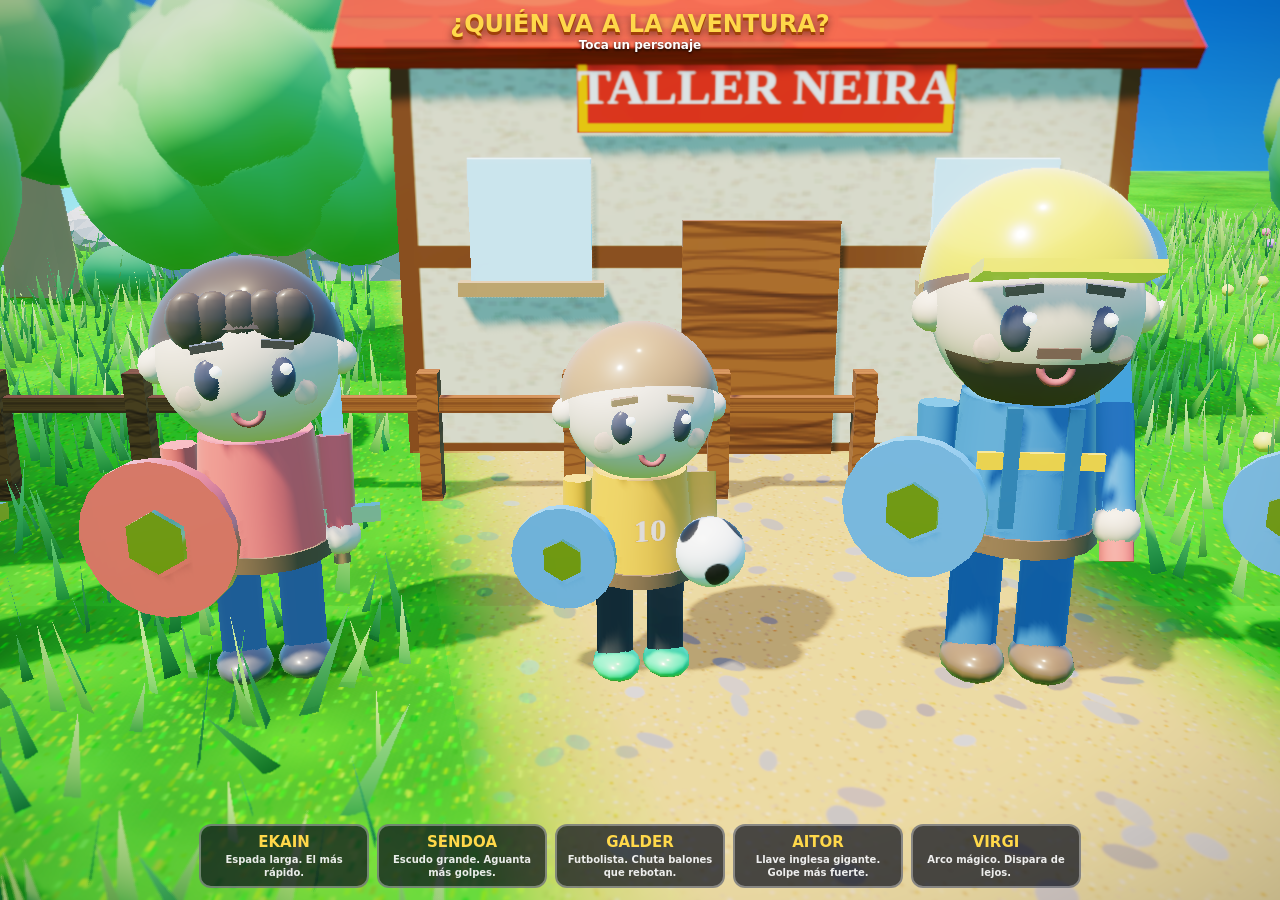
==== aventura/index.html @ b09bf004 "Aventura Neira: boceto jugable con los 5 personajes Co-Authored-By: Claude Opus 5.5 <noreply@anthrop" ====
<!doctype html>
<html lang="es">
<head>
<meta charset="utf-8">
<meta name="viewport" content="width=device-width,initial-scale=1,maximum-scale=1,user-scalable=no,viewport-fit=cover">
<title>Aventura Neira (boceto)</title>
<style>
html,body{margin:0;height:100%;overflow:hidden;background:#000;touch-action:none;user-select:none;-webkit-user-select:none;font-family:'Arial Black',Impact,system-ui,sans-serif}
#app{position:fixed;left:0;top:0;width:100vw;height:100vh;overflow:hidden}
#app.rot{width:100vh;height:100vw;transform-origin:0 0;transform:translateX(100vw) rotate(90deg)}
canvas{display:block}
.hud{position:absolute;z-index:3;color:#fff;text-shadow:0 2px 3px rgba(0,0,0,.6)}
#hearts{left:14px;top:10px;font-size:26px;letter-spacing:2px}
#hearts .f{color:#ff3a4a}#hearts .h{color:#ff3a4a;opacity:.55}#hearts .e{color:#000;opacity:.35}
#gems{left:16px;top:44px;font-size:16px}#gems b{color:#4aff8a}
#zone{right:14px;top:10px;font-size:14px;text-align:right;color:#ffe08a}#zone small{display:block;color:#fff;font-size:11px;font-family:system-ui,sans-serif;font-weight:600}
#menuB{right:14px;top:50px;font:700 11px system-ui;padding:6px 10px;border-radius:8px;border:0;background:rgba(0,0,0,.45);color:#fff;pointer-events:auto}
#msg{left:50%;top:18%;transform:translateX(-50%);font-size:18px;background:rgba(0,0,0,.4);padding:8px 16px;border-radius:12px;display:none;white-space:nowrap}
#joy{position:absolute;z-index:3;left:22px;bottom:22px;width:104px;height:104px;border-radius:50%;border:3px solid rgba(255,255,255,.55);background:rgba(0,0,0,.18);touch-action:none}
#joy i{position:absolute;left:31px;top:31px;width:42px;height:42px;border-radius:50%;background:rgba(255,255,255,.75);pointer-events:none}
.btn{position:absolute;z-index:3;border-radius:50%;display:grid;place-items:center;color:#fff;font-size:11px;border:3px solid rgba(255,255,255,.7);text-shadow:0 1px 2px #000;touch-action:none;-webkit-tap-highlight-color:transparent}
.btn.on{filter:brightness(1.4)}
#bSword{right:24px;bottom:24px;width:86px;height:86px;background:rgba(220,60,40,.6)}
#bShield{right:122px;bottom:16px;width:62px;height:62px;background:rgba(60,120,230,.55)}
#bBomb{right:108px;bottom:96px;width:56px;height:56px;background:rgba(240,180,30,.55)}
#sel{position:absolute;inset:0;z-index:5;display:flex;flex-direction:column;justify-content:space-between;pointer-events:none}
#sel h1{margin:10px 0 0;text-align:center;color:#ffd84a;font-size:24px;text-shadow:0 3px 0 #a0400a,0 4px 8px rgba(0,0,0,.6)}
#sel h1 small{display:block;font:700 12px system-ui;color:#fff;text-shadow:0 1px 3px #000}
#cards{display:flex;gap:8px;justify-content:center;padding:0 10px 12px;pointer-events:auto}
.card{flex:1;max-width:150px;background:rgba(10,14,28,.72);border:2px solid rgba(255,255,255,.35);border-radius:12px;padding:7px 8px;color:#fff;text-align:center}
.card b{display:block;font-size:15px;color:#ffd84a}.card span{display:block;font:600 10px system-ui;opacity:.9;margin-top:3px;line-height:1.25}
.card.pick{border-color:#ffd84a;background:rgba(160,90,10,.75)}
#go{position:absolute;z-index:6;left:50%;bottom:110px;transform:translateX(-50%);display:none;padding:10px 26px;border-radius:12px;border:0;background:#ffb627;color:#3a1a00;font:900 18px 'Arial Black',system-ui;box-shadow:0 4px 0 #a05a00;pointer-events:auto}
body.sel .hud,body.sel #joy,body.sel .btn{display:none}
#err{position:absolute;z-index:9;left:8px;bottom:8px;color:#f88;font:12px monospace;display:none;max-width:90%}
</style>
</head>
<body>
<div id="app">
  <div class="hud" id="hearts"></div>
  <div class="hud" id="gems"><b>◆</b> <span id="gemN">0</span> &nbsp; 🗝 <span id="keyN">0</span></div>
  <div class="hud" id="zone">BOSQUE DE NEIRA<small>Boceto: rompe gelatinas, abre cofres y busca la llave</small></div>
  <button class="hud" id="menuB" onclick="location.href='../'">Menú de juegos</button>
  <div class="hud" id="msg"></div>
  <div id="joy"><i></i></div>
  <div class="btn" id="bSword">ESPADA</div><div class="btn" id="bShield">ESCUDO</div><div class="btn" id="bBomb">BOMBA</div>
  <div id="sel"><h1>¿QUIÉN VA A LA AVENTURA?<small>Toca un personaje</small></h1><div id="cards"></div></div>
  <button id="go">¡A LA AVENTURA!</button>
  <div id="err"></div>
</div>
<script src="js/three.min.js"></script>
<script src="js/CopyShader.js"></script><script src="js/LuminosityHighPassShader.js"></script>
<script src="js/EffectComposer.js"></script><script src="js/RenderPass.js"></script><script src="js/ShaderPass.js"></script><script src="js/UnrealBloomPass.js"></script>
<script>
"use strict";
const $=id=>document.getElementById(id),R=(a,b)=>a+Math.random()*(b-a),clamp=(v,a,b)=>Math.max(a,Math.min(b,v));
document.body.classList.add('sel');const IN_APP=!!window.NeiraApp;try{if(IN_APP)NeiraApp.setOrientation('landscape')}catch(e){}
const MOBILE=/Android|iPhone|iPad|Mobi/i.test(navigator.userAgent);
let ROT=false;const app=$('app');
window.onerror=(m)=>{const e=$('err');e.style.display='block';e.textContent=m};

/* ================= render ================= */
const ren=new THREE.WebGLRenderer({antialias:false,powerPreference:'high-performance'});
ren.setPixelRatio(Math.min(devicePixelRatio,MOBILE?1.4:2));ren.shadowMap.enabled=true;ren.shadowMap.type=THREE.PCFSoftShadowMap;
ren.outputEncoding=THREE.sRGBEncoding;ren.toneMapping=THREE.NoToneMapping;app.prepend(ren.domElement);
const sc=new THREE.Scene();
const cam=new THREE.PerspectiveCamera(40,1,.1,220);
const hemi=new THREE.HemisphereLight(0xe6f4ff,0x3a6a1a,.12);sc.add(hemi);
const sun=new THREE.DirectionalLight(0xfff0d0,2.0);sun.castShadow=true;sun.shadow.mapSize.set(MOBILE?1024:2048,MOBILE?1024:2048);
Object.assign(sun.shadow.camera,{left:-16,right:16,top:16,bottom:-16,near:1,far:60});sun.shadow.bias=-.0004;sun.shadow.normalBias=.03;sc.add(sun);sc.add(sun.target);
const rim=new THREE.DirectionalLight(0xffd8a0,.55);sc.add(rim);

/* cielo degradado */
(()=>{const c=document.createElement('canvas');c.width=4;c.height=256;const g=c.getContext('2d');const gr=g.createLinearGradient(0,0,0,256);
  gr.addColorStop(0,'#2a7ae8');gr.addColorStop(.5,'#7cc4ff');gr.addColorStop(.75,'#cdeeff');gr.addColorStop(1,'#fff4dc');g.fillStyle=gr;g.fillRect(0,0,4,256);
  const t=new THREE.CanvasTexture(c);t.encoding=THREE.sRGBEncoding;sc.background=t})();
sc.fog=new THREE.Fog(0xbfe4ff,34,90);
/* reflejos del cielo para metales y brillos */
(()=>{const es=new THREE.Scene();const sk=new THREE.Mesh(new THREE.SphereGeometry(10,32,16),new THREE.MeshBasicMaterial({map:sc.background,side:THREE.BackSide}));es.add(sk);
  const gr=new THREE.Mesh(new THREE.SphereGeometry(9.8,32,16,0,Math.PI*2,Math.PI*.55,Math.PI*.45),new THREE.MeshBasicMaterial({color:0x2a5a1a,side:THREE.BackSide}));es.add(gr);
  const sunB=new THREE.Mesh(new THREE.SphereGeometry(1.2,16,12),new THREE.MeshBasicMaterial({color:0xfff2d0}));sunB.position.set(-5,6,4);es.add(sunB);
  const pm=new THREE.PMREMGenerator(ren);sc.environment=pm.fromScene(es,.04).texture})();

/* postproceso: brillo + color tipo Super Neira Bro + desenfoque arriba/abajo (efecto maqueta) */
const FinalShader={uniforms:{tDiffuse:{value:null},res:{value:new THREE.Vector2(1,1)},tilt:{value:1}},
  vertexShader:'varying vec2 vUv;void main(){vUv=uv;gl_Position=projectionMatrix*modelViewMatrix*vec4(position,1.);}',
  fragmentShader:`uniform sampler2D tDiffuse;uniform vec2 res;uniform float tilt;varying vec2 vUv;
  vec3 aces(vec3 x){const float a=2.51,b=.03,c=2.43,d=.59,e=.14;return clamp((x*(a*x+b))/(x*(c*x+d)+e),0.,1.);}
  vec3 toS(vec3 c){return mix(c*12.92,1.055*pow(c,vec3(1./2.4))-.055,step(.0031308,c));}
  void main(){float b=tilt*smoothstep(.22,.5,abs(vUv.y-.5))*1.8;vec3 c=texture2D(tDiffuse,vUv).rgb;
    if(b>.05){vec2 px=b/res;c=c*.2;
      c+=.1*(texture2D(tDiffuse,vUv+vec2(px.x,0.)).rgb+texture2D(tDiffuse,vUv-vec2(px.x,0.)).rgb+texture2D(tDiffuse,vUv+vec2(0.,px.y)).rgb+texture2D(tDiffuse,vUv-vec2(0.,px.y)).rgb);
      c+=.1*(texture2D(tDiffuse,vUv+px*.7).rgb+texture2D(tDiffuse,vUv-px*.7).rgb+texture2D(tDiffuse,vUv+vec2(px.x,-px.y)*.7).rgb+texture2D(tDiffuse,vUv+vec2(-px.x,px.y)*.7).rgb);}
    c=aces(c*vec3(1.04,1.,.95)*.7);c=toS(c);float l=dot(c,vec3(.2126,.7152,.0722));c=mix(vec3(l),c,1.22);
    float d=distance(vUv,vec2(.5));c*=1.-.3*smoothstep(.42,.95,d);gl_FragColor=vec4(clamp(c,0.,1.),1.);}`};
let composer,finalPass,bloom;
function setupPost(){const gl=ren.getContext();let rt;const w=ren.domElement.width,h=ren.domElement.height;
  if(ren.capabilities.isWebGL2&&gl.getExtension('EXT_color_buffer_float'))rt=new THREE.WebGLRenderTarget(w,h,{type:THREE.HalfFloatType,format:THREE.RGBAFormat});
  composer=new THREE.EffectComposer(ren,rt);composer.addPass(new THREE.RenderPass(sc,cam));
  bloom=new THREE.UnrealBloomPass(new THREE.Vector2(w,h),.22,.4,1.6);composer.addPass(bloom);
  finalPass=new THREE.ShaderPass(FinalShader);composer.addPass(finalPass)}
function resize(){ROT=innerHeight>innerWidth&&!IN_APP;app.classList.toggle('rot',ROT);
  const w=ROT?innerHeight:innerWidth,h=ROT?innerWidth:innerHeight;ren.setSize(w,h);cam.aspect=w/h;cam.updateProjectionMatrix();
  if(!composer)setupPost();composer.setSize(w,h);finalPass.uniforms.res.value.set(ren.domElement.width,ren.domElement.height)}
addEventListener('resize',()=>setTimeout(resize,60));

/* ================= texturas ================= */
function cv(w,h,f,rep){const c=document.createElement('canvas');c.width=w;c.height=h;f(c.getContext('2d'),w,h);const t=new THREE.CanvasTexture(c);t.wrapS=t.wrapT=THREE.RepeatWrapping;t.encoding=THREE.sRGBEncoding;t.anisotropy=8;if(rep)t.repeat.set(rep,rep);return t}
const T_grass=cv(512,512,(g,w,h)=>{g.fillStyle='#4fb836';g.fillRect(0,0,w,h);for(let i=0;i<40;i++){const r=g.createRadialGradient(0,0,0,0,0,80);const x=R(0,w),y=R(0,h);g.save();g.translate(x,y);r.addColorStop(0,`hsla(${R(85,115)},60%,${R(30,50)}%,.35)`);r.addColorStop(1,'rgba(0,0,0,0)');g.fillStyle=r;g.fillRect(-80,-80,160,160);g.restore()}
  for(let i=0;i<9000;i++){g.fillStyle=`hsl(${R(85,118)},${R(50,72)}%,${R(30,52)}%)`;g.fillRect(R(0,w),R(0,h),1.5,R(2,6))}},14);
const T_path=cv(512,512,(g,w,h)=>{g.fillStyle='#c9a46a';g.fillRect(0,0,w,h);for(let i=0;i<6000;i++){g.fillStyle=`hsl(${R(28,40)},${R(30,50)}%,${R(48,70)}%)`;g.fillRect(R(0,w),R(0,h),2,2)}
  for(let i=0;i<90;i++){g.fillStyle=`hsl(${R(25,35)},${R(5,15)}%,${R(55,75)}%)`;g.beginPath();g.ellipse(R(0,w),R(0,h),R(5,13),R(4,9),R(0,3),0,7);g.fill();g.fillStyle='rgba(0,0,0,.15)';g.fill()}});
T_path.repeat.set(1,8);
const T_pathA=(()=>{const c=document.createElement('canvas');c.width=64;c.height=4;const g=c.getContext('2d');const gr=g.createLinearGradient(0,0,64,0);gr.addColorStop(0,'#000');gr.addColorStop(.2,'#fff');gr.addColorStop(.8,'#fff');gr.addColorStop(1,'#000');g.fillStyle=gr;g.fillRect(0,0,64,4);return new THREE.CanvasTexture(c)})();
const T_wave=(()=>{const c=document.createElement('canvas');c.width=c.height=256;const g=c.getContext('2d');g.fillStyle='rgb(128,128,255)';g.fillRect(0,0,256,256);
  for(let i=0;i<160;i++){const x=R(0,256),y=R(0,256),r=R(8,26);const gr=g.createRadialGradient(x,y,0,x,y,r);gr.addColorStop(0,`rgb(${R(100,160)},${R(100,160)},255)`);gr.addColorStop(1,'rgba(128,128,255,0)');g.fillStyle=gr;g.fillRect(x-r,y-r,2*r,2*r)}
  const t=new THREE.CanvasTexture(c);t.wrapS=t.wrapT=THREE.RepeatWrapping;t.repeat.set(2,10);return t})();
const T_foam=cv(256,64,(g,w,h)=>{g.clearRect(0,0,w,h);for(let i=0;i<220;i++){g.fillStyle=`rgba(255,255,255,${R(.3,.9)})`;g.beginPath();g.arc(R(0,w),R(0,h*.5)+h*.25,R(1,4),0,7);g.fill()}});
const T_roof=cv(256,256,(g,w,h)=>{g.fillStyle='#b8341e';g.fillRect(0,0,w,h);for(let r=0;r<10;r++)for(let c=0;c<9;c++){const x=c*30+(r%2?15:0),y=r*26;g.fillStyle=`hsl(${R(6,14)},${R(60,72)}%,${R(36,48)}%)`;g.beginPath();g.ellipse(x+14,y+16,14,13,0,0,Math.PI);g.fill();g.fillStyle='rgba(0,0,0,.25)';g.fillRect(x,y+14,28,2)}});
const T_wall=cv(256,256,(g,w,h)=>{g.fillStyle='#efe2c4';g.fillRect(0,0,w,h);for(let i=0;i<3000;i++){g.fillStyle=`rgba(${R(150,200)},${R(130,170)},${R(100,140)},.15)`;g.fillRect(R(0,w),R(0,h),3,3)}
  g.strokeStyle='#7a4a24';g.lineWidth=14;g.strokeRect(0,0,w,h);g.beginPath();g.moveTo(0,h/2);g.lineTo(w,h/2);g.stroke()});
const T_wood=cv(128,128,(g,w,h)=>{g.fillStyle='#9a6234';g.fillRect(0,0,w,h);for(let i=0;i<40;i++){g.strokeStyle=`rgba(60,30,10,${R(.15,.4)})`;g.lineWidth=R(1,3);g.beginPath();const y=R(0,h);g.moveTo(0,y);g.bezierCurveTo(w*.3,y+R(-6,6),w*.6,y+R(-6,6),w,y+R(-4,4));g.stroke()}});
const T_dot=cv(64,64,(g)=>{const r=g.createRadialGradient(32,32,0,32,32,32);r.addColorStop(0,'rgba(255,255,255,1)');r.addColorStop(.4,'rgba(255,255,255,.6)');r.addColorStop(1,'rgba(255,255,255,0)');g.fillStyle=r;g.fillRect(0,0,64,64)});
const T_shadow=cv(64,64,(g)=>{const r=g.createRadialGradient(32,32,0,32,32,32);r.addColorStop(0,'rgba(0,0,0,.55)');r.addColorStop(1,'rgba(0,0,0,0)');g.fillStyle=r;g.fillRect(0,0,64,64)});

/* ================= utilidades ================= */
const S=(c,o)=>new THREE.MeshStandardMaterial(Object.assign({color:c,roughness:.6},o||{}));
const P=(c,o)=>new THREE.MeshPhysicalMaterial(Object.assign({color:c,roughness:.32,clearcoat:1,clearcoatRoughness:.12},o||{}));
function mk(geo,mat,x=0,y=0,z=0,parent=sc,cast=true){const m=new THREE.Mesh(geo,mat);m.position.set(x,y,z);m.castShadow=cast;m.receiveShadow=true;parent.add(m);return m}
function bumpy(geo,amt){const p=geo.attributes.position,v=new THREE.Vector3();for(let i=0;i<p.count;i++){v.fromBufferAttribute(p,i);const n=1+(Math.sin(v.x*5.1+v.y*3.3)*.5+Math.sin(v.z*4.7-v.y*2.1)*.5)*amt;p.setXYZ(i,v.x*n,v.y*n,v.z*n)}geo.computeVertexNormals();return geo}
function shade(geo,top,bottom){const p=geo.attributes.position,c=new Float32Array(p.count*3),a=new THREE.Color(top),b=new THREE.Color(bottom),t=new THREE.Color();geo.computeBoundingBox();const bb=geo.boundingBox;
  for(let i=0;i<p.count;i++){const k=(p.getY(i)-bb.min.y)/(bb.max.y-bb.min.y||1);t.copy(b).lerp(a,k);c[i*3]=t.r;c[i*3+1]=t.g;c[i*3+2]=t.b}geo.setAttribute('color',new THREE.BufferAttribute(c,3));return geo}
const colliders=[];function addCol(x,z,r){colliders.push({x,z,r})}
const anim=[];let TIME=0;

/* ================= mundo ================= */
const ground=mk(new THREE.PlaneGeometry(90,90),S(0xffffff,{map:T_grass,roughness:.95}),0,0,0,sc,false);ground.rotation.x=-Math.PI/2;
// camino
const pathM=S(0xffffff,{map:T_path,roughness:.95,alphaMap:T_pathA,transparent:true,depthWrite:false});
const path=mk(new THREE.PlaneGeometry(4.4,46),pathM,2,.012,-2,sc,false);path.rotation.x=-Math.PI/2;path.rotation.z=.22;
const path2=mk(new THREE.PlaneGeometry(3.6,18),pathM,-4,.013,6.5,sc,false);path2.rotation.x=-Math.PI/2;path2.rotation.z=Math.PI/2+.1;
// río
const RIVER_X=-14;
const waterM=new THREE.MeshPhysicalMaterial({color:0x1a8ae8,roughness:.06,metalness:.1,clearcoat:1,normalMap:T_wave,normalScale:new THREE.Vector2(.6,.6),transparent:true,opacity:.9,emissive:0x0a3a8a,emissiveIntensity:.25});
const river=mk(new THREE.PlaneGeometry(6,90),waterM,RIVER_X,.06,0,sc,false);river.rotation.x=-Math.PI/2;
const bedM=S(0x2a5a7a,{roughness:1});const bed=mk(new THREE.PlaneGeometry(6.4,90),bedM,RIVER_X,.02,0,sc,false);bed.rotation.x=-Math.PI/2;
const foamM=new THREE.MeshBasicMaterial({map:T_foam,transparent:true,depthWrite:false,opacity:.8});
[-1,1].forEach(sd=>{const f=mk(new THREE.PlaneGeometry(.7,90),foamM,RIVER_X+sd*2.85,.08,0,sc,false);f.rotation.x=-Math.PI/2;f.rotation.z=Math.PI/2*0;T_foam.repeat.set(1,30)});
anim.push(dt=>{T_wave.offset.y-=dt*.18;T_wave.offset.x+=dt*.02;T_foam.offset.y-=dt*.1});
// piedras del río
const rockM=S(0x9a9aa6,{roughness:.85,flatShading:true}),mossM=S(0x4f9a34,{roughness:.9,flatShading:true});
function rock(x,z,s,moss){const g=new THREE.Group();const r=mk(bumpy(new THREE.DodecahedronGeometry(s,1),.12),rockM,0,s*.55,0,g);r.scale.y=.75;
  if(moss){const m=mk(bumpy(new THREE.SphereGeometry(s*.82,12,6,0,Math.PI*2,0,Math.PI*.35),.1),mossM,0,s*.62,0,g);m.scale.y=.75}g.position.set(x,0,z);g.rotation.y=R(0,6);sc.add(g);addCol(x,z,s*.9);return g}
for(let i=0;i<26;i++){const sd=i%2?1:-1;rock(RIVER_X+sd*R(3.2,4.2),-30+i*2.4+R(-.6,.6),R(.35,.8),Math.random()<.5)}
// puente
const bridge=new THREE.Group();const woodM=S(0xffffff,{map:T_wood,roughness:.75});
for(let i=0;i<9;i++)mk(new THREE.BoxGeometry(9,.18,.62),woodM,0,.42,-2.6+i*.66,bridge);
[-1,1].forEach(sd=>{mk(new THREE.BoxGeometry(9,.12,.12),woodM,0,1.25,sd*3,bridge);for(let i=0;i<5;i++)mk(new THREE.BoxGeometry(.14,1,.14),woodM,-4+i*2,.85,sd*3,bridge)});
bridge.position.set(RIVER_X,0,6.4);sc.add(bridge);
// árboles
const leafCols=[[0x5ad04a,0x1f7a2a],[0x6ade4a,0x2a8a2a],[0x4ac03a,0x17662a],[0x8ad84a,0x3a8a1a]];
const trunkM=S(0x8a5a2e,{roughness:.9});
function tree(x,z,s){const t=new THREE.Group();const tr=mk(bumpy(new THREE.CylinderGeometry(.22*s,.38*s,2*s,10,4),.06),trunkM,0,s,0,t);
  const [top,bot]=leafCols[Math.floor(R(0,leafCols.length))];const lm=new THREE.MeshStandardMaterial({vertexColors:true,roughness:.65});
  [[0,2.5,0,1.35],[.85,2.1,.35,1],[-.75,2.15,-.2,1.05],[.1,3.3,.1,.95],[-.35,2.7,.75,.85],[.5,2.8,-.6,.8]].forEach(([a,b,c,r])=>{const g=shade(bumpy(new THREE.SphereGeometry(r*s,22,16),.08),top,bot);mk(g,lm,a*s,b*s,c*s,t)});
  t.position.set(x,0,z);t.rotation.y=R(0,6);sc.add(t);addCol(x,z,.55*s);return t}
[[-6,-8,1.2],[-4,-13,1.1],[7,-9,1.3],[11,-4,1.1],[10,4,1.25],[-21,-8,1.35],[-22,4,1.2],[13,9,1.05],[-7,13,1.15],[6,14,1.3],[16,-12,1.25],[-9,-18,1.4],[3,-19,1.3],[17,1,1.2],[-2,-24,1.3],[12,-20,1.2],[18,16,1.3],[-20,16,1.25],[-24,-20,1.3],[20,-24,1.2],[8,22,1.3],[-4,22,1.2]].forEach(a=>tree(...a));
// arbustos
const bushM=new THREE.MeshStandardMaterial({vertexColors:true,roughness:.7});
function bush(x,z,s){const g=shade(bumpy(new THREE.SphereGeometry(s,18,12),.1),0x5ad04a,0x1f6a24);const b=mk(g,bushM,x,s*.6,z);b.scale.y=.8;addCol(x,z,s*.8)}
for(let i=0;i<30;i++){const x=R(-24,24),z=R(-24,24);if(Math.abs(x-RIVER_X)<5||Math.abs(x-2-(z+2)*-.22)<3.5||Math.hypot(x-1,z+12)<7||Math.hypot(x,z)<4)continue;bush(x,z,R(.45,.8))}
// casa del taller
const house=new THREE.Group();mk(new THREE.BoxGeometry(6,3.4,4.6),S(0xffffff,{map:T_wall,roughness:.85}),0,1.7,0,house);
const roofM=S(0xffffff,{map:T_roof,roughness:.6});[-1,1].forEach(sd=>{const r=mk(new THREE.BoxGeometry(6.8,.2,3.2),roofM,0,4.2,sd*1.15,house);r.rotation.x=sd*.62});
mk(new THREE.BoxGeometry(.8,1.6,.8),S(0xa86a4a),1.8,4.6,-.6,house);mk(new THREE.BoxGeometry(1.3,2,.12),S(0xffffff,{map:T_wood}),0,1,2.31,house);
[-1.9,1.9].forEach(x=>{mk(new THREE.BoxGeometry(1,1,.1),S(0x9ad8ff,{emissive:0x4a9aff,emissiveIntensity:.35,roughness:.1}),x,2,2.31,house);mk(new THREE.BoxGeometry(1.2,.12,.2),S(0x7a4a24),x,1.45,2.35,house)});
const sign=cv(256,64,(g,w,h)=>{g.fillStyle='#c4361c';g.fillRect(0,0,w,h);g.strokeStyle='#ffb627';g.lineWidth=6;g.strokeRect(4,4,w-8,h-8);g.fillStyle='#fff';g.font='bold 34px Arial Black,Impact';g.textAlign='center';g.textBaseline='middle';g.fillText('TALLER NEIRA',w/2,h/2+2)});
mk(new THREE.BoxGeometry(3,.7,.1),S(0xffffff,{map:sign}),0,3.05,2.36,house);
house.position.set(1,0,-12);sc.add(house);colliders.push({box:[-2.2,4.2,-14.6,-9.4]});
// valla
for(let i=0;i<8;i++){mk(new THREE.BoxGeometry(.16,1,.16),woodM,-6+i*1.1,.5,-8.5);}mk(new THREE.BoxGeometry(8,.12,.1),woodM,-2.2,.75,-8.5);
// flores y setas
const flowerG=new THREE.SphereGeometry(.09,8,6),flowerCols=[0xff4a6a,0xffe03a,0xffffff,0xb05aff,0xff8a2a];
const fm=new THREE.InstancedMesh(flowerG,S(0xffffff,{roughness:.4}),220);const dm=new THREE.Object3D();let fi=0;
for(let i=0;i<220;i++){let x=R(-26,26),z=R(-26,26);if(Math.abs(x-RIVER_X)<4)continue;dm.position.set(x,.16,z);dm.updateMatrix();fm.setMatrixAt(fi,dm.matrix);fm.setColorAt(fi,new THREE.Color(flowerCols[i%5]));fi++}
fm.count=fi;sc.add(fm);
for(let i=0;i<10;i++){const x=R(-20,20),z=R(-20,20);if(Math.abs(x-RIVER_X)<5)continue;const m=new THREE.Group();mk(new THREE.CylinderGeometry(.08,.11,.35,8),S(0xfff4e0),0,.17,0,m);
  const cap=mk(new THREE.SphereGeometry(.26,14,8,0,Math.PI*2,0,Math.PI/2),P(0xe8302a),0,.32,0,m);[0,1,2].forEach(k=>mk(new THREE.SphereGeometry(.05,6,4),S(0xffffff),Math.cos(k*2)*.13,.5,Math.sin(k*2)*.13,m));m.position.set(x,0,z);sc.add(m)}

/* hierba que se mueve con el viento */
const GRASS_N=MOBILE?9000:20000;
const bladeG=new THREE.BufferGeometry();bladeG.setAttribute('position',new THREE.Float32BufferAttribute([-.045,0,0,.045,0,0,0,.42,0],3));
bladeG.setAttribute('color',new THREE.Float32BufferAttribute([.13,.36,.1,.13,.36,.1,.55,.9,.3],3));bladeG.computeVertexNormals();
const grassM=new THREE.MeshStandardMaterial({vertexColors:true,side:THREE.DoubleSide,roughness:.8});const windU={value:0};
grassM.onBeforeCompile=sh=>{sh.uniforms.uWind=windU;sh.vertexShader='uniform float uWind;\n'+sh.vertexShader.replace('#include <begin_vertex>',
  '#include <begin_vertex>\nvec4 wp=instanceMatrix*vec4(0.,0.,0.,1.);float sw=sin(uWind*1.8+wp.x*.6+wp.z*.4)*.12+sin(uWind*3.1+wp.x*1.7)*.04;transformed.x+=sw*position.y*2.;transformed.z+=sw*position.y;')};
const grass=new THREE.InstancedMesh(bladeG,grassM,GRASS_N);grass.receiveShadow=true;let gi=0;
const nearPath=(x,z)=>Math.abs((x-2)*Math.cos(.22)-(z+2)*Math.sin(-.22)*0-(z+2)*.22)<2.4;
for(let i=0;i<GRASS_N*1.6&&gi<GRASS_N;i++){const x=R(-28,28),z=R(-28,28);if(Math.abs(x-RIVER_X)<3.6)continue;if(nearPath(x,z))continue;if(Math.abs(z-6.5)<1.6&&x<-1&&x>-12)continue;
  dm.position.set(x,0,z);dm.rotation.set(R(-.25,.25),R(0,6.3),R(-.25,.25));const s=R(.6,1.35);dm.scale.set(s,s*R(.8,1.3),s);dm.updateMatrix();grass.setMatrixAt(gi,dm.matrix);
  const k=R(.75,1.15);grass.setColorAt(gi,new THREE.Color(k,k*R(.95,1.08),k*R(.8,1)));gi++}
grass.count=gi;sc.add(grass);anim.push(dt=>windU.value=TIME);

/* ================= personajes ================= */
const CHARS=[
  {id:'ekain',name:'EKAIN',desc:'Espada larga. El más rápido.',h:1.12,skin:0xf2c8a0,hair:0x3a2414,style:'spiky',top:0x2a6ad8,pants:0x2a2a3a,shoes:0xffffff,weapon:'sword',spd:6.4},
  {id:'sendoa',name:'SENDOA',desc:'Escudo grande. Aguanta más golpes.',h:1.08,skin:0xf0c49a,hair:0x1a1410,style:'fringe',top:0xd8302a,pants:0x2a3a5a,shoes:0x222222,weapon:'sword',spd:5.6},
  {id:'galder',name:'GALDER',desc:'Futbolista. Chuta balones que rebotan.',h:.92,skin:0xf4cca6,hair:0x6a4224,style:'short',top:0xff7a1a,pants:0x111111,shoes:0x2ad84a,weapon:'ball',num:'10',spd:6},
  {id:'aitor',name:'AITOR',desc:'Llave inglesa gigante. Golpe más fuerte.',h:1.24,skin:0xe8b88a,hair:0x2a1a12,style:'buzz',beard:true,top:0x1a3a6a,pants:0x1a3a6a,shoes:0x3a2412,weapon:'wrench',helmet:0xffc21a,spd:5.2},
  {id:'virgi',name:'VIRGI',desc:'Arco mágico. Dispara de lejos.',h:1.14,skin:0xf4cca8,hair:0x5a3218,style:'pony',top:0x8a3ad8,pants:0x2a2a3a,shoes:0xff5a8a,weapon:'bow',spd:5.8}];
function makeChar(c){const root=new THREE.Group(),body=new THREE.Group();root.add(body);
  const skin=S(c.skin,{roughness:.55}),hair=P(c.hair,{roughness:.45,clearcoat:.4}),top=P(c.top,{roughness:.5,clearcoat:.3}),pants=S(c.pants,{roughness:.7}),shoe=P(c.shoes,{roughness:.4});
  const legs=[-1,1].map(sd=>{const g=new THREE.Group();g.position.set(.15*sd,.62,0);body.add(g);mk(THREE.CapsuleGeometry?new THREE.CapsuleGeometry(.11,.32,4,8):new THREE.CylinderGeometry(.11,.11,.5,10),pants,0,-.27,0,g);
    const sh=mk(new THREE.SphereGeometry(.14,12,8),shoe,0,-.55,.05,g);sh.scale.set(1,.65,1.35);return g});
  const torso=mk(new THREE.CylinderGeometry(.27,.33,.62,16),top,0,.95,0,body);
  if(c.id==='aitor'){mk(new THREE.BoxGeometry(.5,.07,.02),S(0xff8a1a,{emissive:0x8a3a00,emissiveIntensity:.4}),0,1.05,.3,body);[-.12,.12].forEach(x=>mk(new THREE.BoxGeometry(.06,.5,.02),S(0x0f2a4a),x,1.02,.31,body))}
  if(c.num){const t=cv(64,64,(g)=>{g.clearRect(0,0,64,64);g.fillStyle='#fff';g.font='bold 40px Arial Black';g.textAlign='center';g.textBaseline='middle';g.fillText(c.num,32,34)});t.wrapS=t.wrapT=THREE.ClampToEdgeWrapping;
    const n=new THREE.Mesh(new THREE.PlaneGeometry(.3,.3),new THREE.MeshBasicMaterial({map:t,transparent:true}));n.position.set(0,.98,.32);body.add(n)}
  mk(new THREE.CylinderGeometry(.335,.335,.08,16),S(0x3a2414),0,.68,0,body);
  const arms=[-1,1].map(sd=>{const g=new THREE.Group();g.position.set(.36*sd,1.18,0);body.add(g);mk(new THREE.CylinderGeometry(.085,.08,.46,8),top,0,-.2,0,g);mk(new THREE.SphereGeometry(.1,10,8),skin,0,-.47,0,g);return g});
  const head=new THREE.Group();head.position.y=1.62;body.add(head);mk(new THREE.SphereGeometry(.42,28,20),skin,0,0,0,head);
  [-1,1].forEach(sd=>{mk(new THREE.SphereGeometry(.09,10,8),skin,.41*sd,-.02,0,head)});
  [-.15,.15].forEach(x=>{const e=mk(new THREE.SphereGeometry(.085,14,12),S(0x1a1a22,{roughness:.15}),x,-.02,.36,head,false);e.scale.set(.8,1.15,.55);mk(new THREE.SphereGeometry(.028,8,6),S(0xffffff,{emissive:0xffffff,emissiveIntensity:.6}),x+.03,.02,.405,head,false);
    const br=mk(new THREE.BoxGeometry(.14,.035,.04),hair,x,.13,.385,head,false);br.rotation.z=x>0?-.12:.12});
  const mouth=mk(new THREE.TorusGeometry(.06,.016,6,12,Math.PI),S(0x8a2a2a),0,-.17,.385,head,false);mouth.rotation.z=Math.PI;
  [-1,1].forEach(sd=>{const ck=mk(new THREE.SphereGeometry(.06,8,6),S(0xff8a7a,{transparent:true,opacity:.35}),.25*sd,-.11,.33,head,false);ck.scale.z=.3});
  const cap=mk(new THREE.SphereGeometry(.45,26,16,0,Math.PI*2,0,Math.PI*.5),hair,0,.02,-.03,head);cap.rotation.x=-.42;
  if(c.style==='spiky')for(let i=0;i<9;i++){const a=i/9*Math.PI*2;const s=mk(new THREE.ConeGeometry(.1,.3,6),hair,Math.cos(a)*.25,.38,Math.sin(a)*.25-.05,head);s.rotation.set(Math.sin(a)*.6,0,-Math.cos(a)*.6)}
  if(c.style==='fringe'){for(let i=0;i<5;i++){const f=mk(new THREE.SphereGeometry(.1,10,8),hair,-.22+i*.11,.24,.33,head);f.scale.set(1,1.3,.5)}}
  if(c.style!=='buzz'){const back=mk(new THREE.SphereGeometry(.445,22,12,Math.PI*.15,Math.PI*.7,Math.PI*.3,Math.PI*.45),hair,0,0,-.03,head);back.rotation.y=Math.PI}
  if(c.style==='pony'){const pt=mk(new THREE.SphereGeometry(.16,12,10),hair,0,.05,-.5,head);pt.scale.set(.8,1.5,.8);const tie=mk(new THREE.TorusGeometry(.08,.03,6,12),P(0xff5a8a),0,.22,-.44,head);tie.rotation.x=1.2;
    [-1,1].forEach(sd=>{const lk=mk(new THREE.SphereGeometry(.12,10,8),hair,.36*sd,-.2,.05,head);lk.scale.set(.6,1.6,.8)})}
  if(c.beard){const bd=mk(new THREE.SphereGeometry(.425,22,12,Math.PI*1.1,Math.PI*.8,Math.PI*.62,Math.PI*.3),P(c.hair,{roughness:.8,clearcoat:0}),0,0,0,head);bd.rotation.y=Math.PI;mk(new THREE.BoxGeometry(.16,.04,.03),P(c.hair,{roughness:.8,clearcoat:0}),0,-.11,.4,head,false)}
  if(c.helmet){const hm=mk(new THREE.SphereGeometry(.47,26,16,0,Math.PI*2,0,Math.PI*.5),P(c.helmet,{roughness:.25}),0,.08,-.02,head);hm.rotation.x=-.3;const vz=mk(new THREE.BoxGeometry(.66,.05,.26),P(c.helmet),0,.2,.38,head);vz.rotation.x=-.3}
  // arma en la mano derecha
  const hand=new THREE.Group();hand.position.set(0,-.47,0);arms[1].add(hand);let weapon=new THREE.Group();hand.add(weapon);
  if(c.weapon==='sword'){mk(new THREE.BoxGeometry(.1,1.05,.035),P(0xe8f0ff,{metalness:.9,roughness:.08,emissive:0x3a7aff,emissiveIntensity:.35}),0,.62,0,weapon);mk(new THREE.BoxGeometry(.4,.08,.1),P(0xffc84f,{metalness:1,roughness:.2}),0,.1,0,weapon);mk(new THREE.CylinderGeometry(.04,.04,.22,8),S(0x5a3a1a),0,-.03,0,weapon)}
  if(c.weapon==='wrench'){const wm=P(0xc8d0dc,{metalness:.95,roughness:.18});mk(new THREE.BoxGeometry(.13,1.05,.07),wm,0,.5,0,weapon);const hd=mk(new THREE.TorusGeometry(.17,.07,8,16,Math.PI*1.4),wm,0,1.12,0,weapon);hd.rotation.z=-Math.PI*.2;mk(new THREE.CylinderGeometry(.07,.07,.3,8),S(0xd8302a),0,0,0,weapon)}
  if(c.weapon==='ball'){const bt=cv(128,64,(g)=>{g.fillStyle='#fff';g.fillRect(0,0,128,64);g.fillStyle='#111';for(let i=0;i<6;i++){g.beginPath();g.arc(i*24+8,(i%2)*30+16,9,0,7);g.fill()}});mk(new THREE.SphereGeometry(.2,18,14),S(0xffffff,{map:bt,roughness:.4}),0,.05,.15,weapon)}
  if(c.weapon==='bow'){const bm=P(0x8a4a2a,{roughness:.4});const b=mk(new THREE.TorusGeometry(.5,.035,6,20,Math.PI),bm,0,.4,0,weapon);b.rotation.z=-Math.PI/2;mk(new THREE.CylinderGeometry(.008,.008,1,4),S(0xffffff),-.02,.4,0,weapon);
    const gem=mk(new THREE.OctahedronGeometry(.08,0),P(0xff4ad8,{emissive:0xc02aa8,emissiveIntensity:1}),.5,.4,0,weapon)}
  if(c.weapon!=='bow'&&c.weapon!=='ball'||c.id==='sendoa'){}
  // escudo en la izquierda
  const shield=new THREE.Group();shield.position.set(-.1,-.38,.16);arms[0].add(shield);
  const shs=c.id==='sendoa'?1.3:1;const sd=mk(new THREE.CylinderGeometry(.3*shs,.3*shs,.07,20),P(c.id==='sendoa'?0xd8302a:0x3a6ad8,{metalness:.3}),0,0,0,shield);sd.rotation.set(Math.PI/2,0,0);
  mk(new THREE.CylinderGeometry(.12*shs,.12*shs,.09,6),P(0xffc84f,{metalness:1,roughness:.2}),0,0,.02,shield).rotation.set(Math.PI/2,0,0);shield.rotation.y=-.35;
  const sh=new THREE.Mesh(new THREE.PlaneGeometry(1.3,1.3),new THREE.MeshBasicMaterial({map:T_shadow,transparent:true,depthWrite:false}));sh.rotation.x=-Math.PI/2;sh.position.y=.03;root.add(sh);
  root.scale.setScalar(c.h);root.traverse(o=>{if(o.isMesh&&o!==sh)o.castShadow=true});
  Object.assign(root.userData,{c,body,legs,arms,head,weapon,shield});return root}

/* ================= gelatinas, cofres, diamantes ================= */
const slimes=[],gems=[],chests=[],parts=[],bombs=[],cracked=[];
function slime(x,z,col){const g=new THREE.Group();const m=new THREE.MeshPhysicalMaterial({color:col,roughness:.08,clearcoat:1,transparent:true,opacity:.86,emissive:col,emissiveIntensity:.22});
  const b=mk(new THREE.SphereGeometry(.55,24,16),m,0,.42,0,g);b.scale.set(1,.78,1);mk(new THREE.ConeGeometry(.2,.3,12),m,0,.86,0,g);
  [-.18,.18].forEach(a=>{mk(new THREE.SphereGeometry(.12,10,8),S(0xffffff,{roughness:.2}),a,.56,.42,g,false);mk(new THREE.SphereGeometry(.065,8,6),S(0x111111),a,.56,.52,g,false)});
  mk(new THREE.SphereGeometry(.08,8,6),S(0xffffff,{roughness:.05,emissive:0xffffff,emissiveIntensity:.5}),-.22,.74,.25,g,false);
  const sh=new THREE.Mesh(new THREE.PlaneGeometry(1.4,1.4),new THREE.MeshBasicMaterial({map:T_shadow,transparent:true,depthWrite:false}));sh.rotation.x=-Math.PI/2;sh.position.y=.03;g.add(sh);
  g.position.set(x,0,z);sc.add(g);const s={g,b,x,z,vx:0,vz:0,hp:2,t:R(0,6),hitT:0,col,home:[x,z]};slimes.push(s);return s}
[[4,1,0xff4a4a],[6,-3,0x4ad8ff],[-3,-3,0x9a5aff],[9,8,0x4aff6a],[-5,10,0xffb02a],[13,-6,0xff4a9a],[-8,-6,0x4ad8ff],[2,12,0xff4a4a]].forEach(a=>slime(...a));
function chest(x,z,ry,gift){const g=new THREE.Group();const cw=S(0xffffff,{map:T_wood,roughness:.6}),gold=P(0xffc84f,{metalness:1,roughness:.22,emissive:0x5a3a00,emissiveIntensity:.35});
  mk(new THREE.BoxGeometry(1.2,.7,.8),cw,0,.35,0,g);const lidG=new THREE.Group();lidG.position.set(0,.7,-.4);g.add(lidG);const lid=mk(new THREE.CylinderGeometry(.4,.4,1.2,16,1,false,0,Math.PI),cw,0,0,.4,lidG);lid.rotation.z=Math.PI/2;
  [-.55,.55].forEach(xx=>{mk(new THREE.BoxGeometry(.1,.72,.84),gold,xx,.36,0,g)});mk(new THREE.BoxGeometry(.22,.26,.06),gold,0,.62,.42,g);
  const glow=new THREE.Mesh(new THREE.SphereGeometry(.32,16,12),new THREE.MeshBasicMaterial({color:0xfff4b0,transparent:true,opacity:0}));glow.position.y=.8;g.add(glow);
  g.position.set(x,0,z);g.rotation.y=ry;sc.add(g);addCol(x,z,.75);chests.push({g,lidG,glow,x,z,open:false,gift})}
chest(-5,4.5,.5,'gems');chest(15,12,-.6,'gems');
// roca agrietada que tapa la cueva con la llave (se rompe con BOMBA)
const cave=new THREE.Group();const cliffM=S(0x7a7a86,{roughness:.9,flatShading:true});
for(let i=0;i<7;i++){const r=mk(bumpy(new THREE.DodecahedronGeometry(R(1.6,2.4),1),.15),cliffM,-6+i*2.2,R(1,1.8),0,cave);r.scale.y=R(1,1.4)}
mk(new THREE.CircleGeometry(1.1,20),S(0x0a0a0e,{roughness:1}),0,1.05,1.65,cave,false);cave.position.set(-1,0,-21);sc.add(cave);colliders.push({box:[-8.5,6,-23.5,-19.4]});
const crackT=cv(128,128,(g)=>{g.fillStyle='#8a8a96';g.fillRect(0,0,128,128);g.strokeStyle='#2a2a30';g.lineWidth=4;for(let i=0;i<6;i++){g.beginPath();g.moveTo(64,64);let x=64,y=64;for(let k=0;k<5;k++){x+=R(-22,22);y+=R(-22,22);g.lineTo(x,y)}g.stroke()}});
const crk=mk(bumpy(new THREE.DodecahedronGeometry(1.15,1),.1),S(0xffffff,{map:crackT,roughness:.9}),-1,1.05,-18.9);crk.scale.z=.7;const crkCol={x:-1,z:-18.9,r:1.2};colliders.push(crkCol);cracked.push({m:crk,col:crkCol});
chest(-1,-20.2,0,'key');

/* ================= jugador ================= */
let hero=null,HC=null;const H={x:0,z:3,vx:0,vz:0,face:0,hp:6,max:6,gems:0,keys:0,swing:0,swingCd:0,shield:false,inv:0,bombCd:0,started:false};
const lineup=CHARS.map((c,i)=>{const m=makeChar(c);m.position.set(-4+i*2,0,-5.6);m.rotation.y=0;sc.add(m);return m});
function pickHero(i){HC=CHARS[i];document.querySelectorAll('.card').forEach((e,k)=>e.classList.toggle('pick',k===i));$('go').style.display='block';
  lineup.forEach((m,k)=>{m.userData.jump=k===i?1:0})}
function startPlay(){if(!HC)return;document.body.classList.remove('sel');$('sel').style.display='none';$('go').style.display='none';
  const i=CHARS.indexOf(HC);hero=lineup[i];lineup.forEach((m,k)=>{if(k!==i)sc.remove(m)});H.x=hero.position.x;H.z=hero.position.z+1;H.face=0;H.started=true;hud();say('¡Busca la llave del taller! Pista: hay una roca agrietada...',3200);SFX.init()}
$('cards').innerHTML=CHARS.map((c,i)=>`<div class="card" data-i="${i}"><b>${c.name}</b><span>${c.desc}</span></div>`).join('');
document.querySelectorAll('.card').forEach(e=>e.onclick=()=>pickHero(+e.dataset.i));$('go').onclick=startPlay;

/* ================= controles ================= */
const keys={};let joyX=0,joyY=0,joyId=null;const joy=$('joy'),knob=joy.firstElementChild;
function joyUpd(e){const r=joy.getBoundingClientRect();let dx=e.clientX-(r.left+r.width/2),dy=e.clientY-(r.top+r.height/2);if(ROT){const t=dx;dx=dy;dy=-t}
  const L=Math.hypot(dx,dy),m=46;if(L>m){dx*=m/L;dy*=m/L}joyX=dx/m;joyY=dy/m;knob.style.transform=`translate(${ROT?-dy:dx}px,${ROT?dx:dy}px)`}
joy.addEventListener('pointerdown',e=>{e.preventDefault();joyId=e.pointerId;joy.setPointerCapture(joyId);joyUpd(e)});
joy.addEventListener('pointermove',e=>{if(e.pointerId===joyId)joyUpd(e)});
['pointerup','pointercancel','lostpointercapture'].forEach(t=>joy.addEventListener(t,e=>{if(e.pointerId!==joyId)return;joyId=null;joyX=joyY=0;knob.style.transform=''}));
function hold(id,k){const el=$(id);el.addEventListener('pointerdown',e=>{e.preventDefault();keys[k]=true;el.classList.add('on');try{el.setPointerCapture(e.pointerId)}catch(_){}});
  const off=()=>{keys[k]=false;el.classList.remove('on')};['pointerup','pointercancel','lostpointercapture'].forEach(t=>el.addEventListener(t,off))}
hold('bSword','sword');hold('bShield','shield');hold('bBomb','bomb');
addEventListener('keydown',e=>{keys[e.key.toLowerCase()]=true;if(e.key===' ')keys.sword=true;if(e.key==='Shift')keys.shield=true;if(e.key==='b')keys.bomb=true});
addEventListener('keyup',e=>{keys[e.key.toLowerCase()]=false;if(e.key===' ')keys.sword=false;if(e.key==='Shift')keys.shield=false;if(e.key==='b')keys.bomb=false});

/* ================= sonido ================= */
const SFX={ac:null,init(){if(this.ac)return;try{this.ac=new (window.AudioContext||window.webkitAudioContext)()}catch(e){}},
  tone(f,d,type='square',v=.06,f2){const a=this.ac;if(!a)return;const o=a.createOscillator(),g=a.createGain();o.type=type;o.frequency.setValueAtTime(f,a.currentTime);if(f2)o.frequency.exponentialRampToValueAtTime(f2,a.currentTime+d);
    g.gain.setValueAtTime(v,a.currentTime);g.gain.exponentialRampToValueAtTime(.001,a.currentTime+d);o.connect(g).connect(a.destination);o.start();o.stop(a.currentTime+d)},
  swish(){this.tone(900,.12,'sawtooth',.03,200)},hit(){this.tone(220,.12,'square',.07,90)},gem(){this.tone(1320,.08,'square',.04);setTimeout(()=>this.tone(1760,.1,'square',.04),70)},
  hurt(){this.tone(300,.25,'sawtooth',.07,80)},boom(){this.tone(120,.5,'sawtooth',.12,30)},chest(){[523,659,784,1047].forEach((f,i)=>setTimeout(()=>this.tone(f,.16,'triangle',.07),i*110))}};

/* ================= lógica ================= */
function say(t,ms){const m=$('msg');m.textContent=t;m.style.display='block';clearTimeout(say.t);say.t=setTimeout(()=>m.style.display='none',ms||1800)}
function hud(){let h='';for(let i=0;i<H.max;i+=2){const v=H.hp-i;h+=`<span class="${v>=2?'f':v===1?'h':'e'}">♥</span>`}$('hearts').innerHTML=h;$('gemN').textContent=H.gems;$('keyN').textContent=H.keys}
function burst(x,y,z,col,n,sp){for(let i=0;i<n;i++){const m=new THREE.Mesh(new THREE.SphereGeometry(R(.05,.12),6,4),new THREE.MeshBasicMaterial({color:col,transparent:true}));m.position.set(x,y,z);sc.add(m);
  parts.push({m,vx:R(-1,1)*sp,vy:R(.5,1.6)*sp,vz:R(-1,1)*sp,life:R(.5,.9)})}}
function dropGem(x,z,n){for(let i=0;i<n;i++){const c=[0x4aff7a,0x4ab0ff,0xff4a8a][Math.floor(R(0,3))];const m=new THREE.Mesh(new THREE.OctahedronGeometry(.2,0),P(c,{emissive:c,emissiveIntensity:.6}));m.scale.y=1.5;m.castShadow=true;
  m.position.set(x,.5,z);sc.add(m);gems.push({m,x,z,vx:R(-2,2),vz:R(-2,2),vy:R(3,5),y:.5,t:0})}}
function collide(o,r){for(const c of colliders){if(c.dead)continue;if(c.box){const [x0,x1,z0,z1]=c.box;const cx=clamp(o.x,x0,x1),cz=clamp(o.z,z0,z1),dx=o.x-cx,dz=o.z-cz,d=Math.hypot(dx,dz);
      if(d<r){if(d<1e-4){o.z=z1+r}else{o.x=cx+dx/d*r;o.z=cz+dz/d*r}}continue}
    const dx=o.x-c.x,dz=o.z-c.z,d=Math.hypot(dx,dz),m=r+c.r;if(d<m&&d>1e-4){o.x=c.x+dx/d*m;o.z=c.z+dz/d*m}}
  // río (solo se cruza por el puente)
  if(Math.abs(o.x-RIVER_X)<3.3&&Math.abs(o.z-6.4)>2.4){o.x=o.x<RIVER_X?RIVER_X-3.3:RIVER_X+3.3}
  o.x=clamp(o.x,-27,27);o.z=clamp(o.z,-27,27)}
function swing(){if(H.swingCd>0)return;H.swing=.28;H.swingCd=.38;SFX.swish();const fx=Math.sin(H.face),fz=Math.cos(H.face);const reach=(HC.weapon==='wrench'?2.1:1.8)*HC.h,dmg=HC.weapon==='wrench'?2:1;
  if(HC.weapon==='ball'||HC.weapon==='bow'){shoot(fx,fz);return}
  for(const s of slimes){if(s.dead)continue;const dx=s.x-H.x,dz=s.z-H.z,d=Math.hypot(dx,dz);if(d<reach&&(dx*fx+dz*fz)/Math.max(d,.01)>-.2)hitSlime(s,dx/d,dz/d,dmg)}
  for(const c of chests){if(c.open)continue;if(Math.hypot(c.x-H.x,c.z-H.z)<reach+.4)openChest(c)}}
const shots=[];function shoot(fx,fz){const isBall=HC.weapon==='ball';const m=isBall?new THREE.Mesh(new THREE.SphereGeometry(.2,14,10),S(0xffffff,{roughness:.4})):new THREE.Mesh(new THREE.OctahedronGeometry(.16,0),P(0xff4ad8,{emissive:0xff2ad8,emissiveIntensity:1.5}));
  m.castShadow=true;m.position.set(H.x+fx*.6,.7,H.z+fz*.6);sc.add(m);shots.push({m,x:m.position.x,z:m.position.z,vx:fx*(isBall?10:14),vz:fz*(isBall?10:14),life:isBall?1.6:1,bounce:isBall?3:0,y:.7,vy:isBall?2:0})}
function hitSlime(s,nx,nz,dmg){s.hp-=dmg;s.hitT=.25;s.vx=nx*9;s.vz=nz*9;SFX.hit();burst(s.x,.6,s.z,s.col,8,2);
  if(s.hp<=0){s.dead=true;sc.remove(s.g);burst(s.x,.5,s.z,s.col,22,3);dropGem(s.x,s.z,2);setTimeout(()=>{if(!H.started)return;s.dead=false;s.hp=2;s.x=s.home[0];s.z=s.home[1];sc.add(s.g)},12000)}}
function openChest(c){c.open=true;SFX.chest();c.glow.material.opacity=.9;if(c.gift==='key'){H.keys++;say('¡Has encontrado la LLAVE DEL TALLER! 🗝',2600);burst(c.x,1.2,c.z,0xffd84a,30,2.5)}else{say('¡Cofre! +10 diamantes',1800);dropGem(c.x,c.z,10)}hud()}
function placeBomb(){if(H.bombCd>0)return;H.bombCd=1.2;const g=new THREE.Group();mk(new THREE.SphereGeometry(.32,18,14),P(0x1a1a28,{roughness:.2}),0,.32,0,g);mk(new THREE.CylinderGeometry(.04,.04,.2,6),S(0xd8c8a0),0,.7,0,g);
  const sp=new THREE.Mesh(new THREE.SphereGeometry(.07,8,6),new THREE.MeshBasicMaterial({color:0xffd84a}));sp.position.y=.82;g.add(sp);const fx=Math.sin(H.face),fz=Math.cos(H.face);g.position.set(H.x+fx*.9,0,H.z+fz*.9);sc.add(g);
  bombs.push({g,sp,x:g.position.x,z:g.position.z,t:1.6})}
function explode(b){sc.remove(b.g);SFX.boom();burst(b.x,.6,b.z,0xffa020,30,4);burst(b.x,.6,b.z,0x555555,20,2.5);const fl=new THREE.PointLight(0xffa040,4,9);fl.position.set(b.x,1.5,b.z);sc.add(fl);setTimeout(()=>sc.remove(fl),180);
  shake=.4;for(const s of slimes){if(!s.dead&&Math.hypot(s.x-b.x,s.z-b.z)<2.8){const d=Math.max(.1,Math.hypot(s.x-b.x,s.z-b.z));hitSlime(s,(s.x-b.x)/d,(s.z-b.z)/d,2)}}
  for(const c of cracked){if(!c.dead&&Math.hypot(c.col.x-b.x,c.col.z-b.z)<3){c.dead=true;c.col.dead=true;sc.remove(c.m);burst(c.col.x,1,c.col.z,0x8a8a96,30,3);say('¡La roca se ha roto! Hay algo dentro...',2200)}}
  if(Math.hypot(H.x-b.x,H.z-b.z)<2.2)hurt(1,(H.x-b.x),(H.z-b.z))}
let shake=0;
function hurt(n,dx,dz){if(H.inv>0)return;if(H.shield){SFX.tone(700,.08,'square',.05);return}H.hp=Math.max(0,H.hp-n);H.inv=1.1;const d=Math.max(.1,Math.hypot(dx,dz));H.vx=dx/d*8;H.vz=dz/d*8;SFX.hurt();shake=.25;hud();
  if(H.hp<=0){say('¡Ay! Vuelves a la casa con todos los corazones',2200);H.hp=H.max;H.x=1;H.z=-6;hud()}}

/* ================= bucle ================= */
const tmp=new THREE.Vector3();let last=performance.now();
function step(dt){TIME+=dt;anim.forEach(f=>f(dt));
  // fila de personajes (elegir)
  if(!H.started){lineup.forEach((m,i)=>{const u=m.userData;u.body.position.y=u.jump?Math.abs(Math.sin(TIME*6))*.35:0;m.rotation.y=Math.sin(TIME*.8+i)*.25;u.arms[1].rotation.x=-.3+Math.sin(TIME*2+i)*.15});
    cam.position.set(0,3.1,.6);cam.lookAt(0,1.25,-5.6);return}
  const u=hero.userData;
  // movimiento
  let mx=joyX,mz=joyY;if(keys.arrowleft||keys.a)mx=-1;if(keys.arrowright||keys.d)mx=1;if(keys.arrowup||keys.w)mz=-1;if(keys.arrowdown||keys.s)mz=1;
  const ml=Math.min(1,Math.hypot(mx,mz));H.shield=!!keys.shield;const spd=HC.spd*(H.shield?.45:1)*(H.swing>0?.5:1);
  if(ml>.12){H.face=Math.atan2(mx,mz);H.x+=mx/Math.max(ml,1)*spd*dt;H.z+=mz/Math.max(ml,1)*spd*dt}
  H.x+=H.vx*dt;H.z+=H.vz*dt;H.vx*=Math.pow(.002,dt);H.vz*=Math.pow(.002,dt);collide(H,.45);
  if(keys.sword){swing();keys.sword=false;$('bSword').classList.remove('on')}if(keys.bomb){placeBomb();keys.bomb=false;$('bBomb').classList.remove('on')}
  H.swing=Math.max(0,H.swing-dt);H.swingCd=Math.max(0,H.swingCd-dt);H.inv=Math.max(0,H.inv-dt);H.bombCd=Math.max(0,H.bombCd-dt);
  // animación del héroe
  hero.position.set(H.x,0,H.z);let dr=H.face-hero.rotation.y;dr=Math.atan2(Math.sin(dr),Math.cos(dr));hero.rotation.y+=dr*Math.min(1,dt*14);
  const walk=ml>.12?TIME*11:0,amp=ml>.12?.55:0;u.legs[0].rotation.x=Math.sin(walk)*amp;u.legs[1].rotation.x=-Math.sin(walk)*amp;u.body.position.y=ml>.12?Math.abs(Math.sin(walk))*.06:Math.sin(TIME*2)*.015;
  u.arms[0].rotation.x=H.shield?-1.35:-Math.sin(walk)*amp*.6;u.arms[0].rotation.z=H.shield?.5:0;
  if(H.swing>0){const k=1-H.swing/.28;u.arms[1].rotation.x=-1.9+k*.4;u.arms[1].rotation.z=-1.6+k*3.0;u.weapon.rotation.x=.8}else{u.arms[1].rotation.x=Math.sin(walk)*amp*.6-.15;u.arms[1].rotation.z=0;u.weapon.rotation.x=.25}
  hero.visible=H.inv<=0||Math.floor(H.inv*14)%2===0;
  // gelatinas
  for(const s of slimes){if(s.dead)continue;s.t+=dt;const dx=H.x-s.x,dz=H.z-s.z,d=Math.hypot(dx,dz);
    if(s.hitT>0){s.hitT-=dt}else if(d<9){s.vx+=(dx/d*1.6-s.vx)*dt*2;s.vz+=(dz/d*1.6-s.vz)*dt*2}else{s.vx*=.95;s.vz*=.95}
    s.x+=s.vx*dt;s.z+=s.vz*dt;if(s.hitT>0){s.vx*=Math.pow(.01,dt);s.vz*=Math.pow(.01,dt)}collide(s,.5);
    const hop=Math.abs(Math.sin(s.t*5));s.g.position.set(s.x,hop*.25,s.z);s.b.scale.set(1+(1-hop)*.15,.78-(1-hop)*.12,1+(1-hop)*.15);s.g.rotation.y=Math.atan2(dx,dz);
    s.b.material.emissiveIntensity=s.hitT>0?1.2:.22;if(d<.95&&s.hitT<=0)hurt(1,-dx,-dz)}
  // disparos
  for(let i=shots.length-1;i>=0;i--){const sh=shots[i];sh.life-=dt;sh.x+=sh.vx*dt;sh.z+=sh.vz*dt;if(sh.bounce){sh.vy-=14*dt;sh.y+=sh.vy*dt;if(sh.y<.2){sh.y=.2;sh.vy=Math.abs(sh.vy)*.7}}
    const o={x:sh.x,z:sh.z};collide(o,.2);if(o.x!==sh.x||o.z!==sh.z){if(sh.bounce>0){sh.bounce--;sh.vx*=-1;sh.vz*=-1;sh.x=o.x;sh.z=o.z}else sh.life=0}
    sh.m.position.set(sh.x,sh.y,sh.z);sh.m.rotation.x+=dt*10;
    for(const s of slimes){if(!s.dead&&Math.hypot(s.x-sh.x,s.z-sh.z)<.75){const d=Math.max(.1,Math.hypot(sh.vx,sh.vz));hitSlime(s,sh.vx/d,sh.vz/d,1);if(sh.bounce>0){sh.bounce--;sh.vx*=-.8;sh.vz*=-.8}else sh.life=0;break}}
    for(const c of chests){if(!c.open&&Math.hypot(c.x-sh.x,c.z-sh.z)<.9){openChest(c);sh.life=0}}
    if(sh.life<=0){sc.remove(sh.m);shots.splice(i,1)}}
  // bombas
  for(let i=bombs.length-1;i>=0;i--){const b=bombs[i];b.t-=dt;b.sp.visible=Math.floor(b.t*(b.t<.6?16:6))%2===0;b.g.scale.setScalar(1+(b.t<.5?(.5-b.t)*.5:0));if(b.t<=0){explode(b);bombs.splice(i,1)}}
  // diamantes
  for(let i=gems.length-1;i>=0;i--){const g=gems[i];g.t+=dt;if(g.vy||g.y>.5){g.vy-=12*dt;g.y+=g.vy*dt;g.x+=g.vx*dt;g.z+=g.vz*dt;if(g.y<.5){g.y=.5;g.vy=0;g.vx=g.vz=0}}
    g.m.position.set(g.x,g.y+Math.sin(TIME*3+i)*.08,g.z);g.m.rotation.y+=dt*3;
    if(g.t>.4&&Math.hypot(g.x-H.x,g.z-H.z)<.9){sc.remove(g.m);gems.splice(i,1);H.gems++;SFX.gem();hud()}}
  // cofres abiertos
  for(const c of chests)if(c.open){c.lidG.rotation.x=Math.max(-1.9,c.lidG.rotation.x-dt*5);c.glow.material.opacity=Math.max(0,c.glow.material.opacity-dt*.5)}
  // partículas
  for(let i=parts.length-1;i>=0;i--){const p=parts[i];p.life-=dt;p.vy-=6*dt;p.m.position.x+=p.vx*dt;p.m.position.y=Math.max(.05,p.m.position.y+p.vy*dt);p.m.position.z+=p.vz*dt;p.m.material.opacity=Math.min(1,p.life*2);if(p.life<=0){sc.remove(p.m);parts.splice(i,1)}}
  // cámara
  shake=Math.max(0,shake-dt);tmp.set(H.x,7.2,H.z+6.8);cam.position.lerp(tmp,1-Math.exp(-6*dt));if(shake>0){cam.position.x+=R(-1,1)*shake*.4;cam.position.y+=R(-1,1)*shake*.4}
  cam.lookAt(cam.position.x,.4,cam.position.z-6.8+.3);
  sun.position.set(H.x-9,18,H.z+8);sun.target.position.set(H.x,0,H.z);rim.position.set(H.x+8,6,H.z-10)}
function frame(now){requestAnimationFrame(frame);const dt=Math.min(.05,(now-last)/1000);last=now;try{step(dt);composer.render()}catch(e){$('err').style.display='block';$('err').textContent=e.message}}
resize();hud();
sun.position.set(-9,18,3);sun.target.position.set(0,0,-5);
requestAnimationFrame(frame);
if('serviceWorker' in navigator)navigator.serviceWorker.register('../sw.js',{scope:'../'}).catch(()=>{});
</script>
</body>
</html>
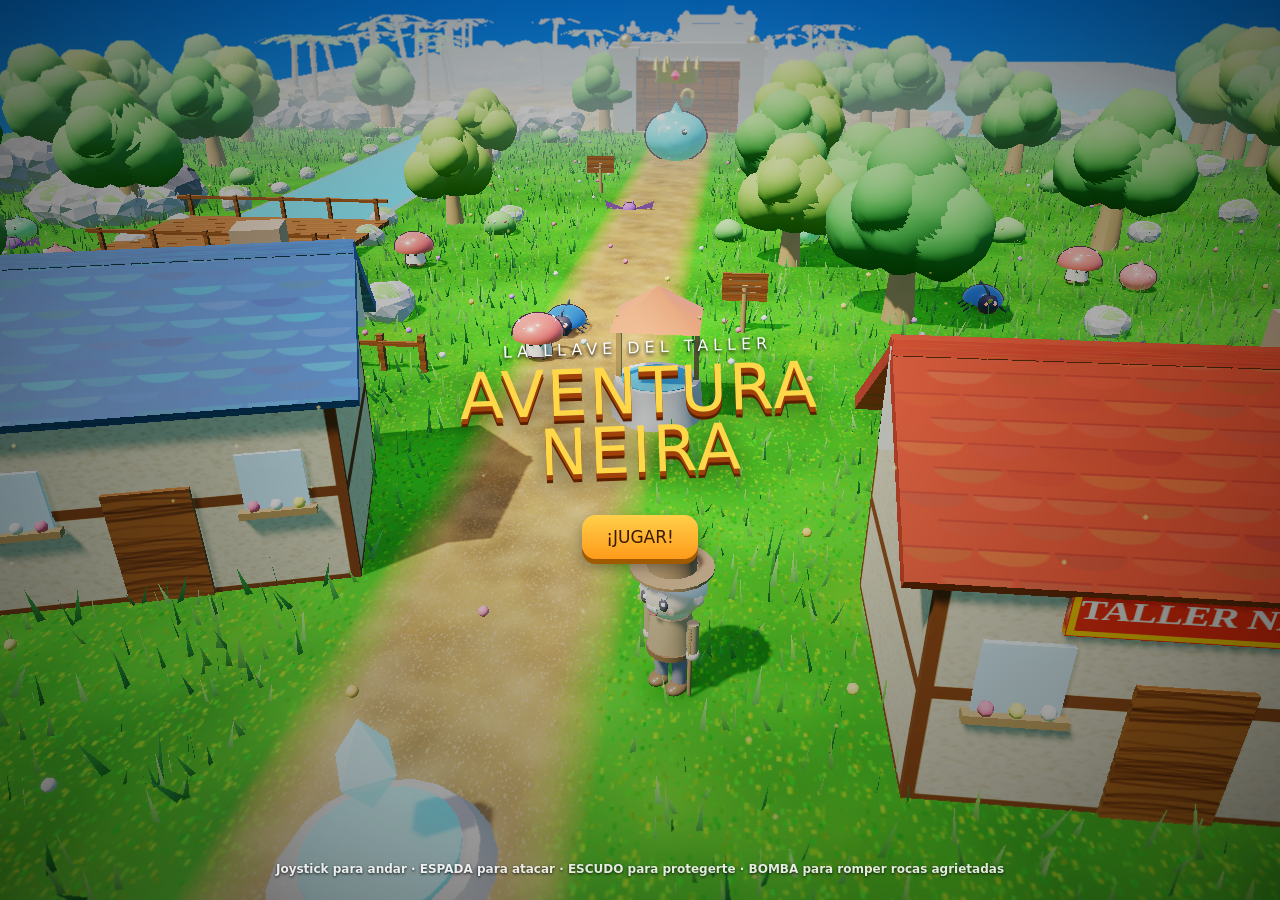
==== commit bb1df949: "Aventura Neira: mundo abierto con 6 mundos, jefes, música y partida guardada Co-Authored-By: Claude " ====
--- a/aventura/index.html
+++ b/aventura/index.html
@@ -3,389 +3,53 @@
 <head>
 <meta charset="utf-8">
 <meta name="viewport" content="width=device-width,initial-scale=1,maximum-scale=1,user-scalable=no,viewport-fit=cover">
-<title>Aventura Neira (boceto)</title>
-<style>
-html,body{margin:0;height:100%;overflow:hidden;background:#000;touch-action:none;user-select:none;-webkit-user-select:none;font-family:'Arial Black',Impact,system-ui,sans-serif}
-#app{position:fixed;left:0;top:0;width:100vw;height:100vh;overflow:hidden}
-#app.rot{width:100vh;height:100vw;transform-origin:0 0;transform:translateX(100vw) rotate(90deg)}
-canvas{display:block}
-.hud{position:absolute;z-index:3;color:#fff;text-shadow:0 2px 3px rgba(0,0,0,.6)}
-#hearts{left:14px;top:10px;font-size:26px;letter-spacing:2px}
-#hearts .f{color:#ff3a4a}#hearts .h{color:#ff3a4a;opacity:.55}#hearts .e{color:#000;opacity:.35}
-#gems{left:16px;top:44px;font-size:16px}#gems b{color:#4aff8a}
-#zone{right:14px;top:10px;font-size:14px;text-align:right;color:#ffe08a}#zone small{display:block;color:#fff;font-size:11px;font-family:system-ui,sans-serif;font-weight:600}
-#menuB{right:14px;top:50px;font:700 11px system-ui;padding:6px 10px;border-radius:8px;border:0;background:rgba(0,0,0,.45);color:#fff;pointer-events:auto}
-#msg{left:50%;top:18%;transform:translateX(-50%);font-size:18px;background:rgba(0,0,0,.4);padding:8px 16px;border-radius:12px;display:none;white-space:nowrap}
-#joy{position:absolute;z-index:3;left:22px;bottom:22px;width:104px;height:104px;border-radius:50%;border:3px solid rgba(255,255,255,.55);background:rgba(0,0,0,.18);touch-action:none}
-#joy i{position:absolute;left:31px;top:31px;width:42px;height:42px;border-radius:50%;background:rgba(255,255,255,.75);pointer-events:none}
-.btn{position:absolute;z-index:3;border-radius:50%;display:grid;place-items:center;color:#fff;font-size:11px;border:3px solid rgba(255,255,255,.7);text-shadow:0 1px 2px #000;touch-action:none;-webkit-tap-highlight-color:transparent}
-.btn.on{filter:brightness(1.4)}
-#bSword{right:24px;bottom:24px;width:86px;height:86px;background:rgba(220,60,40,.6)}
-#bShield{right:122px;bottom:16px;width:62px;height:62px;background:rgba(60,120,230,.55)}
-#bBomb{right:108px;bottom:96px;width:56px;height:56px;background:rgba(240,180,30,.55)}
-#sel{position:absolute;inset:0;z-index:5;display:flex;flex-direction:column;justify-content:space-between;pointer-events:none}
-#sel h1{margin:10px 0 0;text-align:center;color:#ffd84a;font-size:24px;text-shadow:0 3px 0 #a0400a,0 4px 8px rgba(0,0,0,.6)}
-#sel h1 small{display:block;font:700 12px system-ui;color:#fff;text-shadow:0 1px 3px #000}
-#cards{display:flex;gap:8px;justify-content:center;padding:0 10px 12px;pointer-events:auto}
-.card{flex:1;max-width:150px;background:rgba(10,14,28,.72);border:2px solid rgba(255,255,255,.35);border-radius:12px;padding:7px 8px;color:#fff;text-align:center}
-.card b{display:block;font-size:15px;color:#ffd84a}.card span{display:block;font:600 10px system-ui;opacity:.9;margin-top:3px;line-height:1.25}
-.card.pick{border-color:#ffd84a;background:rgba(160,90,10,.75)}
-#go{position:absolute;z-index:6;left:50%;bottom:110px;transform:translateX(-50%);display:none;padding:10px 26px;border-radius:12px;border:0;background:#ffb627;color:#3a1a00;font:900 18px 'Arial Black',system-ui;box-shadow:0 4px 0 #a05a00;pointer-events:auto}
-body.sel .hud,body.sel #joy,body.sel .btn{display:none}
-#err{position:absolute;z-index:9;left:8px;bottom:8px;color:#f88;font:12px monospace;display:none;max-width:90%}
-</style>
+<meta name="theme-color" content="#0b1a10">
+<title>Aventura Neira · La llave del taller</title>
+<link rel="stylesheet" href="game/style.css">
 </head>
-<body>
+<body class="title">
 <div id="app">
+  <!-- HUD -->
   <div class="hud" id="hearts"></div>
-  <div class="hud" id="gems"><b>◆</b> <span id="gemN">0</span> &nbsp; 🗝 <span id="keyN">0</span></div>
-  <div class="hud" id="zone">BOSQUE DE NEIRA<small>Boceto: rompe gelatinas, abre cofres y busca la llave</small></div>
-  <button class="hud" id="menuB" onclick="location.href='../'">Menú de juegos</button>
+  <div class="hud" id="counts"><span class="gem">◆</span> <b id="gemN">0</b><span class="sep"></span><span class="key">🗝</span> <b id="keyN">0</b>/6</div>
+  <canvas class="hud" id="mini" width="120" height="150"></canvas>
+  <button class="hud" id="pauseB" aria-label="Pausa">❚❚</button>
+  <div class="hud" id="bossbar"><b id="bossName"></b><div class="bar"><i id="bossHp"></i></div></div>
+  <div class="hud" id="banner"><small id="bannerS"></small><b id="bannerT"></b></div>
   <div class="hud" id="msg"></div>
+  <div class="hud" id="talk"><b id="talkWho"></b><span id="talkTxt"></span><i>▼</i></div>
+  <!-- controles -->
   <div id="joy"><i></i></div>
-  <div class="btn" id="bSword">ESPADA</div><div class="btn" id="bShield">ESCUDO</div><div class="btn" id="bBomb">BOMBA</div>
-  <div id="sel"><h1>¿QUIÉN VA A LA AVENTURA?<small>Toca un personaje</small></h1><div id="cards"></div></div>
-  <button id="go">¡A LA AVENTURA!</button>
+  <div class="btn" id="bSword"><span>ESPADA</span></div>
+  <div class="btn" id="bShield"><span>ESCUDO</span></div>
+  <div class="btn" id="bBomb"><span>BOMBA</span></div>
+  <!-- portada -->
+  <div class="screen" id="titleS">
+    <div class="logo"><small>LA LLAVE DEL TALLER</small>AVENTURA<br>NEIRA</div>
+    <div class="menu"><button id="contB" class="big">CONTINUAR</button><button id="newB" class="big">NUEVA PARTIDA</button></div>
+    <p class="hint">Joystick para andar · ESPADA para atacar · ESCUDO para protegerte · BOMBA para romper rocas agrietadas</p>
+  </div>
+  <!-- elegir personaje -->
+  <div class="screen" id="selS"><h1>¿QUIÉN VA A LA AVENTURA?<small>Toca un personaje</small></h1><div id="cards"></div><button id="goB" class="big">¡A LA AVENTURA!</button></div>
+  <!-- pausa -->
+  <div class="screen" id="pauseS"><div class="panel"><h2>PAUSA</h2>
+    <div class="stats" id="pStats"></div>
+    <button id="resB" class="big">SEGUIR</button><button id="charB">CAMBIAR PERSONAJE</button><button id="musB">MÚSICA: SÍ</button><button id="qB">GRÁFICOS: ALTOS</button><button id="exitB">SALIR AL MENÚ DE JUEGOS</button></div></div>
+  <!-- fin -->
+  <div class="screen" id="endS"><div class="panel"><h2>¡HAS SALVADO EL TALLER!</h2><p id="endTxt"></p><button id="endB" class="big">SEGUIR EXPLORANDO</button></div></div>
+  <div id="fade"></div>
+  <div id="loading"><div class="spin"></div><span id="loadTxt">Cargando el mundo…</span></div>
   <div id="err"></div>
 </div>
 <script src="js/three.min.js"></script>
+<script src="js/BufferGeometryUtils.js"></script>
 <script src="js/CopyShader.js"></script><script src="js/LuminosityHighPassShader.js"></script>
 <script src="js/EffectComposer.js"></script><script src="js/RenderPass.js"></script><script src="js/ShaderPass.js"></script><script src="js/UnrealBloomPass.js"></script>
-<script>
-"use strict";
-const $=id=>document.getElementById(id),R=(a,b)=>a+Math.random()*(b-a),clamp=(v,a,b)=>Math.max(a,Math.min(b,v));
-document.body.classList.add('sel');const IN_APP=!!window.NeiraApp;try{if(IN_APP)NeiraApp.setOrientation('landscape')}catch(e){}
-const MOBILE=/Android|iPhone|iPad|Mobi/i.test(navigator.userAgent);
-let ROT=false;const app=$('app');
-window.onerror=(m)=>{const e=$('err');e.style.display='block';e.textContent=m};
-
-/* ================= render ================= */
-const ren=new THREE.WebGLRenderer({antialias:false,powerPreference:'high-performance'});
-ren.setPixelRatio(Math.min(devicePixelRatio,MOBILE?1.4:2));ren.shadowMap.enabled=true;ren.shadowMap.type=THREE.PCFSoftShadowMap;
-ren.outputEncoding=THREE.sRGBEncoding;ren.toneMapping=THREE.NoToneMapping;app.prepend(ren.domElement);
-const sc=new THREE.Scene();
-const cam=new THREE.PerspectiveCamera(40,1,.1,220);
-const hemi=new THREE.HemisphereLight(0xe6f4ff,0x3a6a1a,.12);sc.add(hemi);
-const sun=new THREE.DirectionalLight(0xfff0d0,2.0);sun.castShadow=true;sun.shadow.mapSize.set(MOBILE?1024:2048,MOBILE?1024:2048);
-Object.assign(sun.shadow.camera,{left:-16,right:16,top:16,bottom:-16,near:1,far:60});sun.shadow.bias=-.0004;sun.shadow.normalBias=.03;sc.add(sun);sc.add(sun.target);
-const rim=new THREE.DirectionalLight(0xffd8a0,.55);sc.add(rim);
-
-/* cielo degradado */
-(()=>{const c=document.createElement('canvas');c.width=4;c.height=256;const g=c.getContext('2d');const gr=g.createLinearGradient(0,0,0,256);
-  gr.addColorStop(0,'#2a7ae8');gr.addColorStop(.5,'#7cc4ff');gr.addColorStop(.75,'#cdeeff');gr.addColorStop(1,'#fff4dc');g.fillStyle=gr;g.fillRect(0,0,4,256);
-  const t=new THREE.CanvasTexture(c);t.encoding=THREE.sRGBEncoding;sc.background=t})();
-sc.fog=new THREE.Fog(0xbfe4ff,34,90);
-/* reflejos del cielo para metales y brillos */
-(()=>{const es=new THREE.Scene();const sk=new THREE.Mesh(new THREE.SphereGeometry(10,32,16),new THREE.MeshBasicMaterial({map:sc.background,side:THREE.BackSide}));es.add(sk);
-  const gr=new THREE.Mesh(new THREE.SphereGeometry(9.8,32,16,0,Math.PI*2,Math.PI*.55,Math.PI*.45),new THREE.MeshBasicMaterial({color:0x2a5a1a,side:THREE.BackSide}));es.add(gr);
-  const sunB=new THREE.Mesh(new THREE.SphereGeometry(1.2,16,12),new THREE.MeshBasicMaterial({color:0xfff2d0}));sunB.position.set(-5,6,4);es.add(sunB);
-  const pm=new THREE.PMREMGenerator(ren);sc.environment=pm.fromScene(es,.04).texture})();
-
-/* postproceso: brillo + color tipo Super Neira Bro + desenfoque arriba/abajo (efecto maqueta) */
-const FinalShader={uniforms:{tDiffuse:{value:null},res:{value:new THREE.Vector2(1,1)},tilt:{value:1}},
-  vertexShader:'varying vec2 vUv;void main(){vUv=uv;gl_Position=projectionMatrix*modelViewMatrix*vec4(position,1.);}',
-  fragmentShader:`uniform sampler2D tDiffuse;uniform vec2 res;uniform float tilt;varying vec2 vUv;
-  vec3 aces(vec3 x){const float a=2.51,b=.03,c=2.43,d=.59,e=.14;return clamp((x*(a*x+b))/(x*(c*x+d)+e),0.,1.);}
-  vec3 toS(vec3 c){return mix(c*12.92,1.055*pow(c,vec3(1./2.4))-.055,step(.0031308,c));}
-  void main(){float b=tilt*smoothstep(.22,.5,abs(vUv.y-.5))*1.8;vec3 c=texture2D(tDiffuse,vUv).rgb;
-    if(b>.05){vec2 px=b/res;c=c*.2;
-      c+=.1*(texture2D(tDiffuse,vUv+vec2(px.x,0.)).rgb+texture2D(tDiffuse,vUv-vec2(px.x,0.)).rgb+texture2D(tDiffuse,vUv+vec2(0.,px.y)).rgb+texture2D(tDiffuse,vUv-vec2(0.,px.y)).rgb);
-      c+=.1*(texture2D(tDiffuse,vUv+px*.7).rgb+texture2D(tDiffuse,vUv-px*.7).rgb+texture2D(tDiffuse,vUv+vec2(px.x,-px.y)*.7).rgb+texture2D(tDiffuse,vUv+vec2(-px.x,px.y)*.7).rgb);}
-    c=aces(c*vec3(1.04,1.,.95)*.7);c=toS(c);float l=dot(c,vec3(.2126,.7152,.0722));c=mix(vec3(l),c,1.22);
-    float d=distance(vUv,vec2(.5));c*=1.-.3*smoothstep(.42,.95,d);gl_FragColor=vec4(clamp(c,0.,1.),1.);}`};
-let composer,finalPass,bloom;
-function setupPost(){const gl=ren.getContext();let rt;const w=ren.domElement.width,h=ren.domElement.height;
-  if(ren.capabilities.isWebGL2&&gl.getExtension('EXT_color_buffer_float'))rt=new THREE.WebGLRenderTarget(w,h,{type:THREE.HalfFloatType,format:THREE.RGBAFormat});
-  composer=new THREE.EffectComposer(ren,rt);composer.addPass(new THREE.RenderPass(sc,cam));
-  bloom=new THREE.UnrealBloomPass(new THREE.Vector2(w,h),.22,.4,1.6);composer.addPass(bloom);
-  finalPass=new THREE.ShaderPass(FinalShader);composer.addPass(finalPass)}
-function resize(){ROT=innerHeight>innerWidth&&!IN_APP;app.classList.toggle('rot',ROT);
-  const w=ROT?innerHeight:innerWidth,h=ROT?innerWidth:innerHeight;ren.setSize(w,h);cam.aspect=w/h;cam.updateProjectionMatrix();
-  if(!composer)setupPost();composer.setSize(w,h);finalPass.uniforms.res.value.set(ren.domElement.width,ren.domElement.height)}
-addEventListener('resize',()=>setTimeout(resize,60));
-
-/* ================= texturas ================= */
-function cv(w,h,f,rep){const c=document.createElement('canvas');c.width=w;c.height=h;f(c.getContext('2d'),w,h);const t=new THREE.CanvasTexture(c);t.wrapS=t.wrapT=THREE.RepeatWrapping;t.encoding=THREE.sRGBEncoding;t.anisotropy=8;if(rep)t.repeat.set(rep,rep);return t}
-const T_grass=cv(512,512,(g,w,h)=>{g.fillStyle='#4fb836';g.fillRect(0,0,w,h);for(let i=0;i<40;i++){const r=g.createRadialGradient(0,0,0,0,0,80);const x=R(0,w),y=R(0,h);g.save();g.translate(x,y);r.addColorStop(0,`hsla(${R(85,115)},60%,${R(30,50)}%,.35)`);r.addColorStop(1,'rgba(0,0,0,0)');g.fillStyle=r;g.fillRect(-80,-80,160,160);g.restore()}
-  for(let i=0;i<9000;i++){g.fillStyle=`hsl(${R(85,118)},${R(50,72)}%,${R(30,52)}%)`;g.fillRect(R(0,w),R(0,h),1.5,R(2,6))}},14);
-const T_path=cv(512,512,(g,w,h)=>{g.fillStyle='#c9a46a';g.fillRect(0,0,w,h);for(let i=0;i<6000;i++){g.fillStyle=`hsl(${R(28,40)},${R(30,50)}%,${R(48,70)}%)`;g.fillRect(R(0,w),R(0,h),2,2)}
-  for(let i=0;i<90;i++){g.fillStyle=`hsl(${R(25,35)},${R(5,15)}%,${R(55,75)}%)`;g.beginPath();g.ellipse(R(0,w),R(0,h),R(5,13),R(4,9),R(0,3),0,7);g.fill();g.fillStyle='rgba(0,0,0,.15)';g.fill()}});
-T_path.repeat.set(1,8);
-const T_pathA=(()=>{const c=document.createElement('canvas');c.width=64;c.height=4;const g=c.getContext('2d');const gr=g.createLinearGradient(0,0,64,0);gr.addColorStop(0,'#000');gr.addColorStop(.2,'#fff');gr.addColorStop(.8,'#fff');gr.addColorStop(1,'#000');g.fillStyle=gr;g.fillRect(0,0,64,4);return new THREE.CanvasTexture(c)})();
-const T_wave=(()=>{const c=document.createElement('canvas');c.width=c.height=256;const g=c.getContext('2d');g.fillStyle='rgb(128,128,255)';g.fillRect(0,0,256,256);
-  for(let i=0;i<160;i++){const x=R(0,256),y=R(0,256),r=R(8,26);const gr=g.createRadialGradient(x,y,0,x,y,r);gr.addColorStop(0,`rgb(${R(100,160)},${R(100,160)},255)`);gr.addColorStop(1,'rgba(128,128,255,0)');g.fillStyle=gr;g.fillRect(x-r,y-r,2*r,2*r)}
-  const t=new THREE.CanvasTexture(c);t.wrapS=t.wrapT=THREE.RepeatWrapping;t.repeat.set(2,10);return t})();
-const T_foam=cv(256,64,(g,w,h)=>{g.clearRect(0,0,w,h);for(let i=0;i<220;i++){g.fillStyle=`rgba(255,255,255,${R(.3,.9)})`;g.beginPath();g.arc(R(0,w),R(0,h*.5)+h*.25,R(1,4),0,7);g.fill()}});
-const T_roof=cv(256,256,(g,w,h)=>{g.fillStyle='#b8341e';g.fillRect(0,0,w,h);for(let r=0;r<10;r++)for(let c=0;c<9;c++){const x=c*30+(r%2?15:0),y=r*26;g.fillStyle=`hsl(${R(6,14)},${R(60,72)}%,${R(36,48)}%)`;g.beginPath();g.ellipse(x+14,y+16,14,13,0,0,Math.PI);g.fill();g.fillStyle='rgba(0,0,0,.25)';g.fillRect(x,y+14,28,2)}});
-const T_wall=cv(256,256,(g,w,h)=>{g.fillStyle='#efe2c4';g.fillRect(0,0,w,h);for(let i=0;i<3000;i++){g.fillStyle=`rgba(${R(150,200)},${R(130,170)},${R(100,140)},.15)`;g.fillRect(R(0,w),R(0,h),3,3)}
-  g.strokeStyle='#7a4a24';g.lineWidth=14;g.strokeRect(0,0,w,h);g.beginPath();g.moveTo(0,h/2);g.lineTo(w,h/2);g.stroke()});
-const T_wood=cv(128,128,(g,w,h)=>{g.fillStyle='#9a6234';g.fillRect(0,0,w,h);for(let i=0;i<40;i++){g.strokeStyle=`rgba(60,30,10,${R(.15,.4)})`;g.lineWidth=R(1,3);g.beginPath();const y=R(0,h);g.moveTo(0,y);g.bezierCurveTo(w*.3,y+R(-6,6),w*.6,y+R(-6,6),w,y+R(-4,4));g.stroke()}});
-const T_dot=cv(64,64,(g)=>{const r=g.createRadialGradient(32,32,0,32,32,32);r.addColorStop(0,'rgba(255,255,255,1)');r.addColorStop(.4,'rgba(255,255,255,.6)');r.addColorStop(1,'rgba(255,255,255,0)');g.fillStyle=r;g.fillRect(0,0,64,64)});
-const T_shadow=cv(64,64,(g)=>{const r=g.createRadialGradient(32,32,0,32,32,32);r.addColorStop(0,'rgba(0,0,0,.55)');r.addColorStop(1,'rgba(0,0,0,0)');g.fillStyle=r;g.fillRect(0,0,64,64)});
-
-/* ================= utilidades ================= */
-const S=(c,o)=>new THREE.MeshStandardMaterial(Object.assign({color:c,roughness:.6},o||{}));
-const P=(c,o)=>new THREE.MeshPhysicalMaterial(Object.assign({color:c,roughness:.32,clearcoat:1,clearcoatRoughness:.12},o||{}));
-function mk(geo,mat,x=0,y=0,z=0,parent=sc,cast=true){const m=new THREE.Mesh(geo,mat);m.position.set(x,y,z);m.castShadow=cast;m.receiveShadow=true;parent.add(m);return m}
-function bumpy(geo,amt){const p=geo.attributes.position,v=new THREE.Vector3();for(let i=0;i<p.count;i++){v.fromBufferAttribute(p,i);const n=1+(Math.sin(v.x*5.1+v.y*3.3)*.5+Math.sin(v.z*4.7-v.y*2.1)*.5)*amt;p.setXYZ(i,v.x*n,v.y*n,v.z*n)}geo.computeVertexNormals();return geo}
-function shade(geo,top,bottom){const p=geo.attributes.position,c=new Float32Array(p.count*3),a=new THREE.Color(top),b=new THREE.Color(bottom),t=new THREE.Color();geo.computeBoundingBox();const bb=geo.boundingBox;
-  for(let i=0;i<p.count;i++){const k=(p.getY(i)-bb.min.y)/(bb.max.y-bb.min.y||1);t.copy(b).lerp(a,k);c[i*3]=t.r;c[i*3+1]=t.g;c[i*3+2]=t.b}geo.setAttribute('color',new THREE.BufferAttribute(c,3));return geo}
-const colliders=[];function addCol(x,z,r){colliders.push({x,z,r})}
-const anim=[];let TIME=0;
-
-/* ================= mundo ================= */
-const ground=mk(new THREE.PlaneGeometry(90,90),S(0xffffff,{map:T_grass,roughness:.95}),0,0,0,sc,false);ground.rotation.x=-Math.PI/2;
-// camino
-const pathM=S(0xffffff,{map:T_path,roughness:.95,alphaMap:T_pathA,transparent:true,depthWrite:false});
-const path=mk(new THREE.PlaneGeometry(4.4,46),pathM,2,.012,-2,sc,false);path.rotation.x=-Math.PI/2;path.rotation.z=.22;
-const path2=mk(new THREE.PlaneGeometry(3.6,18),pathM,-4,.013,6.5,sc,false);path2.rotation.x=-Math.PI/2;path2.rotation.z=Math.PI/2+.1;
-// río
-const RIVER_X=-14;
-const waterM=new THREE.MeshPhysicalMaterial({color:0x1a8ae8,roughness:.06,metalness:.1,clearcoat:1,normalMap:T_wave,normalScale:new THREE.Vector2(.6,.6),transparent:true,opacity:.9,emissive:0x0a3a8a,emissiveIntensity:.25});
-const river=mk(new THREE.PlaneGeometry(6,90),waterM,RIVER_X,.06,0,sc,false);river.rotation.x=-Math.PI/2;
-const bedM=S(0x2a5a7a,{roughness:1});const bed=mk(new THREE.PlaneGeometry(6.4,90),bedM,RIVER_X,.02,0,sc,false);bed.rotation.x=-Math.PI/2;
-const foamM=new THREE.MeshBasicMaterial({map:T_foam,transparent:true,depthWrite:false,opacity:.8});
-[-1,1].forEach(sd=>{const f=mk(new THREE.PlaneGeometry(.7,90),foamM,RIVER_X+sd*2.85,.08,0,sc,false);f.rotation.x=-Math.PI/2;f.rotation.z=Math.PI/2*0;T_foam.repeat.set(1,30)});
-anim.push(dt=>{T_wave.offset.y-=dt*.18;T_wave.offset.x+=dt*.02;T_foam.offset.y-=dt*.1});
-// piedras del río
-const rockM=S(0x9a9aa6,{roughness:.85,flatShading:true}),mossM=S(0x4f9a34,{roughness:.9,flatShading:true});
-function rock(x,z,s,moss){const g=new THREE.Group();const r=mk(bumpy(new THREE.DodecahedronGeometry(s,1),.12),rockM,0,s*.55,0,g);r.scale.y=.75;
-  if(moss){const m=mk(bumpy(new THREE.SphereGeometry(s*.82,12,6,0,Math.PI*2,0,Math.PI*.35),.1),mossM,0,s*.62,0,g);m.scale.y=.75}g.position.set(x,0,z);g.rotation.y=R(0,6);sc.add(g);addCol(x,z,s*.9);return g}
-for(let i=0;i<26;i++){const sd=i%2?1:-1;rock(RIVER_X+sd*R(3.2,4.2),-30+i*2.4+R(-.6,.6),R(.35,.8),Math.random()<.5)}
-// puente
-const bridge=new THREE.Group();const woodM=S(0xffffff,{map:T_wood,roughness:.75});
-for(let i=0;i<9;i++)mk(new THREE.BoxGeometry(9,.18,.62),woodM,0,.42,-2.6+i*.66,bridge);
-[-1,1].forEach(sd=>{mk(new THREE.BoxGeometry(9,.12,.12),woodM,0,1.25,sd*3,bridge);for(let i=0;i<5;i++)mk(new THREE.BoxGeometry(.14,1,.14),woodM,-4+i*2,.85,sd*3,bridge)});
-bridge.position.set(RIVER_X,0,6.4);sc.add(bridge);
-// árboles
-const leafCols=[[0x5ad04a,0x1f7a2a],[0x6ade4a,0x2a8a2a],[0x4ac03a,0x17662a],[0x8ad84a,0x3a8a1a]];
-const trunkM=S(0x8a5a2e,{roughness:.9});
-function tree(x,z,s){const t=new THREE.Group();const tr=mk(bumpy(new THREE.CylinderGeometry(.22*s,.38*s,2*s,10,4),.06),trunkM,0,s,0,t);
-  const [top,bot]=leafCols[Math.floor(R(0,leafCols.length))];const lm=new THREE.MeshStandardMaterial({vertexColors:true,roughness:.65});
-  [[0,2.5,0,1.35],[.85,2.1,.35,1],[-.75,2.15,-.2,1.05],[.1,3.3,.1,.95],[-.35,2.7,.75,.85],[.5,2.8,-.6,.8]].forEach(([a,b,c,r])=>{const g=shade(bumpy(new THREE.SphereGeometry(r*s,22,16),.08),top,bot);mk(g,lm,a*s,b*s,c*s,t)});
-  t.position.set(x,0,z);t.rotation.y=R(0,6);sc.add(t);addCol(x,z,.55*s);return t}
-[[-6,-8,1.2],[-4,-13,1.1],[7,-9,1.3],[11,-4,1.1],[10,4,1.25],[-21,-8,1.35],[-22,4,1.2],[13,9,1.05],[-7,13,1.15],[6,14,1.3],[16,-12,1.25],[-9,-18,1.4],[3,-19,1.3],[17,1,1.2],[-2,-24,1.3],[12,-20,1.2],[18,16,1.3],[-20,16,1.25],[-24,-20,1.3],[20,-24,1.2],[8,22,1.3],[-4,22,1.2]].forEach(a=>tree(...a));
-// arbustos
-const bushM=new THREE.MeshStandardMaterial({vertexColors:true,roughness:.7});
-function bush(x,z,s){const g=shade(bumpy(new THREE.SphereGeometry(s,18,12),.1),0x5ad04a,0x1f6a24);const b=mk(g,bushM,x,s*.6,z);b.scale.y=.8;addCol(x,z,s*.8)}
-for(let i=0;i<30;i++){const x=R(-24,24),z=R(-24,24);if(Math.abs(x-RIVER_X)<5||Math.abs(x-2-(z+2)*-.22)<3.5||Math.hypot(x-1,z+12)<7||Math.hypot(x,z)<4)continue;bush(x,z,R(.45,.8))}
-// casa del taller
-const house=new THREE.Group();mk(new THREE.BoxGeometry(6,3.4,4.6),S(0xffffff,{map:T_wall,roughness:.85}),0,1.7,0,house);
-const roofM=S(0xffffff,{map:T_roof,roughness:.6});[-1,1].forEach(sd=>{const r=mk(new THREE.BoxGeometry(6.8,.2,3.2),roofM,0,4.2,sd*1.15,house);r.rotation.x=sd*.62});
-mk(new THREE.BoxGeometry(.8,1.6,.8),S(0xa86a4a),1.8,4.6,-.6,house);mk(new THREE.BoxGeometry(1.3,2,.12),S(0xffffff,{map:T_wood}),0,1,2.31,house);
-[-1.9,1.9].forEach(x=>{mk(new THREE.BoxGeometry(1,1,.1),S(0x9ad8ff,{emissive:0x4a9aff,emissiveIntensity:.35,roughness:.1}),x,2,2.31,house);mk(new THREE.BoxGeometry(1.2,.12,.2),S(0x7a4a24),x,1.45,2.35,house)});
-const sign=cv(256,64,(g,w,h)=>{g.fillStyle='#c4361c';g.fillRect(0,0,w,h);g.strokeStyle='#ffb627';g.lineWidth=6;g.strokeRect(4,4,w-8,h-8);g.fillStyle='#fff';g.font='bold 34px Arial Black,Impact';g.textAlign='center';g.textBaseline='middle';g.fillText('TALLER NEIRA',w/2,h/2+2)});
-mk(new THREE.BoxGeometry(3,.7,.1),S(0xffffff,{map:sign}),0,3.05,2.36,house);
-house.position.set(1,0,-12);sc.add(house);colliders.push({box:[-2.2,4.2,-14.6,-9.4]});
-// valla
-for(let i=0;i<8;i++){mk(new THREE.BoxGeometry(.16,1,.16),woodM,-6+i*1.1,.5,-8.5);}mk(new THREE.BoxGeometry(8,.12,.1),woodM,-2.2,.75,-8.5);
-// flores y setas
-const flowerG=new THREE.SphereGeometry(.09,8,6),flowerCols=[0xff4a6a,0xffe03a,0xffffff,0xb05aff,0xff8a2a];
-const fm=new THREE.InstancedMesh(flowerG,S(0xffffff,{roughness:.4}),220);const dm=new THREE.Object3D();let fi=0;
-for(let i=0;i<220;i++){let x=R(-26,26),z=R(-26,26);if(Math.abs(x-RIVER_X)<4)continue;dm.position.set(x,.16,z);dm.updateMatrix();fm.setMatrixAt(fi,dm.matrix);fm.setColorAt(fi,new THREE.Color(flowerCols[i%5]));fi++}
-fm.count=fi;sc.add(fm);
-for(let i=0;i<10;i++){const x=R(-20,20),z=R(-20,20);if(Math.abs(x-RIVER_X)<5)continue;const m=new THREE.Group();mk(new THREE.CylinderGeometry(.08,.11,.35,8),S(0xfff4e0),0,.17,0,m);
-  const cap=mk(new THREE.SphereGeometry(.26,14,8,0,Math.PI*2,0,Math.PI/2),P(0xe8302a),0,.32,0,m);[0,1,2].forEach(k=>mk(new THREE.SphereGeometry(.05,6,4),S(0xffffff),Math.cos(k*2)*.13,.5,Math.sin(k*2)*.13,m));m.position.set(x,0,z);sc.add(m)}
-
-/* hierba que se mueve con el viento */
-const GRASS_N=MOBILE?9000:20000;
-const bladeG=new THREE.BufferGeometry();bladeG.setAttribute('position',new THREE.Float32BufferAttribute([-.045,0,0,.045,0,0,0,.42,0],3));
-bladeG.setAttribute('color',new THREE.Float32BufferAttribute([.13,.36,.1,.13,.36,.1,.55,.9,.3],3));bladeG.computeVertexNormals();
-const grassM=new THREE.MeshStandardMaterial({vertexColors:true,side:THREE.DoubleSide,roughness:.8});const windU={value:0};
-grassM.onBeforeCompile=sh=>{sh.uniforms.uWind=windU;sh.vertexShader='uniform float uWind;\n'+sh.vertexShader.replace('#include <begin_vertex>',
-  '#include <begin_vertex>\nvec4 wp=instanceMatrix*vec4(0.,0.,0.,1.);float sw=sin(uWind*1.8+wp.x*.6+wp.z*.4)*.12+sin(uWind*3.1+wp.x*1.7)*.04;transformed.x+=sw*position.y*2.;transformed.z+=sw*position.y;')};
-const grass=new THREE.InstancedMesh(bladeG,grassM,GRASS_N);grass.receiveShadow=true;let gi=0;
-const nearPath=(x,z)=>Math.abs((x-2)*Math.cos(.22)-(z+2)*Math.sin(-.22)*0-(z+2)*.22)<2.4;
-for(let i=0;i<GRASS_N*1.6&&gi<GRASS_N;i++){const x=R(-28,28),z=R(-28,28);if(Math.abs(x-RIVER_X)<3.6)continue;if(nearPath(x,z))continue;if(Math.abs(z-6.5)<1.6&&x<-1&&x>-12)continue;
-  dm.position.set(x,0,z);dm.rotation.set(R(-.25,.25),R(0,6.3),R(-.25,.25));const s=R(.6,1.35);dm.scale.set(s,s*R(.8,1.3),s);dm.updateMatrix();grass.setMatrixAt(gi,dm.matrix);
-  const k=R(.75,1.15);grass.setColorAt(gi,new THREE.Color(k,k*R(.95,1.08),k*R(.8,1)));gi++}
-grass.count=gi;sc.add(grass);anim.push(dt=>windU.value=TIME);
-
-/* ================= personajes ================= */
-const CHARS=[
-  {id:'ekain',name:'EKAIN',desc:'Espada larga. El más rápido.',h:1.12,skin:0xf2c8a0,hair:0x3a2414,style:'spiky',top:0x2a6ad8,pants:0x2a2a3a,shoes:0xffffff,weapon:'sword',spd:6.4},
-  {id:'sendoa',name:'SENDOA',desc:'Escudo grande. Aguanta más golpes.',h:1.08,skin:0xf0c49a,hair:0x1a1410,style:'fringe',top:0xd8302a,pants:0x2a3a5a,shoes:0x222222,weapon:'sword',spd:5.6},
-  {id:'galder',name:'GALDER',desc:'Futbolista. Chuta balones que rebotan.',h:.92,skin:0xf4cca6,hair:0x6a4224,style:'short',top:0xff7a1a,pants:0x111111,shoes:0x2ad84a,weapon:'ball',num:'10',spd:6},
-  {id:'aitor',name:'AITOR',desc:'Llave inglesa gigante. Golpe más fuerte.',h:1.24,skin:0xe8b88a,hair:0x2a1a12,style:'buzz',beard:true,top:0x1a3a6a,pants:0x1a3a6a,shoes:0x3a2412,weapon:'wrench',helmet:0xffc21a,spd:5.2},
-  {id:'virgi',name:'VIRGI',desc:'Arco mágico. Dispara de lejos.',h:1.14,skin:0xf4cca8,hair:0x5a3218,style:'pony',top:0x8a3ad8,pants:0x2a2a3a,shoes:0xff5a8a,weapon:'bow',spd:5.8}];
-function makeChar(c){const root=new THREE.Group(),body=new THREE.Group();root.add(body);
-  const skin=S(c.skin,{roughness:.55}),hair=P(c.hair,{roughness:.45,clearcoat:.4}),top=P(c.top,{roughness:.5,clearcoat:.3}),pants=S(c.pants,{roughness:.7}),shoe=P(c.shoes,{roughness:.4});
-  const legs=[-1,1].map(sd=>{const g=new THREE.Group();g.position.set(.15*sd,.62,0);body.add(g);mk(THREE.CapsuleGeometry?new THREE.CapsuleGeometry(.11,.32,4,8):new THREE.CylinderGeometry(.11,.11,.5,10),pants,0,-.27,0,g);
-    const sh=mk(new THREE.SphereGeometry(.14,12,8),shoe,0,-.55,.05,g);sh.scale.set(1,.65,1.35);return g});
-  const torso=mk(new THREE.CylinderGeometry(.27,.33,.62,16),top,0,.95,0,body);
-  if(c.id==='aitor'){mk(new THREE.BoxGeometry(.5,.07,.02),S(0xff8a1a,{emissive:0x8a3a00,emissiveIntensity:.4}),0,1.05,.3,body);[-.12,.12].forEach(x=>mk(new THREE.BoxGeometry(.06,.5,.02),S(0x0f2a4a),x,1.02,.31,body))}
-  if(c.num){const t=cv(64,64,(g)=>{g.clearRect(0,0,64,64);g.fillStyle='#fff';g.font='bold 40px Arial Black';g.textAlign='center';g.textBaseline='middle';g.fillText(c.num,32,34)});t.wrapS=t.wrapT=THREE.ClampToEdgeWrapping;
-    const n=new THREE.Mesh(new THREE.PlaneGeometry(.3,.3),new THREE.MeshBasicMaterial({map:t,transparent:true}));n.position.set(0,.98,.32);body.add(n)}
-  mk(new THREE.CylinderGeometry(.335,.335,.08,16),S(0x3a2414),0,.68,0,body);
-  const arms=[-1,1].map(sd=>{const g=new THREE.Group();g.position.set(.36*sd,1.18,0);body.add(g);mk(new THREE.CylinderGeometry(.085,.08,.46,8),top,0,-.2,0,g);mk(new THREE.SphereGeometry(.1,10,8),skin,0,-.47,0,g);return g});
-  const head=new THREE.Group();head.position.y=1.62;body.add(head);mk(new THREE.SphereGeometry(.42,28,20),skin,0,0,0,head);
-  [-1,1].forEach(sd=>{mk(new THREE.SphereGeometry(.09,10,8),skin,.41*sd,-.02,0,head)});
-  [-.15,.15].forEach(x=>{const e=mk(new THREE.SphereGeometry(.085,14,12),S(0x1a1a22,{roughness:.15}),x,-.02,.36,head,false);e.scale.set(.8,1.15,.55);mk(new THREE.SphereGeometry(.028,8,6),S(0xffffff,{emissive:0xffffff,emissiveIntensity:.6}),x+.03,.02,.405,head,false);
-    const br=mk(new THREE.BoxGeometry(.14,.035,.04),hair,x,.13,.385,head,false);br.rotation.z=x>0?-.12:.12});
-  const mouth=mk(new THREE.TorusGeometry(.06,.016,6,12,Math.PI),S(0x8a2a2a),0,-.17,.385,head,false);mouth.rotation.z=Math.PI;
-  [-1,1].forEach(sd=>{const ck=mk(new THREE.SphereGeometry(.06,8,6),S(0xff8a7a,{transparent:true,opacity:.35}),.25*sd,-.11,.33,head,false);ck.scale.z=.3});
-  const cap=mk(new THREE.SphereGeometry(.45,26,16,0,Math.PI*2,0,Math.PI*.5),hair,0,.02,-.03,head);cap.rotation.x=-.42;
-  if(c.style==='spiky')for(let i=0;i<9;i++){const a=i/9*Math.PI*2;const s=mk(new THREE.ConeGeometry(.1,.3,6),hair,Math.cos(a)*.25,.38,Math.sin(a)*.25-.05,head);s.rotation.set(Math.sin(a)*.6,0,-Math.cos(a)*.6)}
-  if(c.style==='fringe'){for(let i=0;i<5;i++){const f=mk(new THREE.SphereGeometry(.1,10,8),hair,-.22+i*.11,.24,.33,head);f.scale.set(1,1.3,.5)}}
-  if(c.style!=='buzz'){const back=mk(new THREE.SphereGeometry(.445,22,12,Math.PI*.15,Math.PI*.7,Math.PI*.3,Math.PI*.45),hair,0,0,-.03,head);back.rotation.y=Math.PI}
-  if(c.style==='pony'){const pt=mk(new THREE.SphereGeometry(.16,12,10),hair,0,.05,-.5,head);pt.scale.set(.8,1.5,.8);const tie=mk(new THREE.TorusGeometry(.08,.03,6,12),P(0xff5a8a),0,.22,-.44,head);tie.rotation.x=1.2;
-    [-1,1].forEach(sd=>{const lk=mk(new THREE.SphereGeometry(.12,10,8),hair,.36*sd,-.2,.05,head);lk.scale.set(.6,1.6,.8)})}
-  if(c.beard){const bd=mk(new THREE.SphereGeometry(.425,22,12,Math.PI*1.1,Math.PI*.8,Math.PI*.62,Math.PI*.3),P(c.hair,{roughness:.8,clearcoat:0}),0,0,0,head);bd.rotation.y=Math.PI;mk(new THREE.BoxGeometry(.16,.04,.03),P(c.hair,{roughness:.8,clearcoat:0}),0,-.11,.4,head,false)}
-  if(c.helmet){const hm=mk(new THREE.SphereGeometry(.47,26,16,0,Math.PI*2,0,Math.PI*.5),P(c.helmet,{roughness:.25}),0,.08,-.02,head);hm.rotation.x=-.3;const vz=mk(new THREE.BoxGeometry(.66,.05,.26),P(c.helmet),0,.2,.38,head);vz.rotation.x=-.3}
-  // arma en la mano derecha
-  const hand=new THREE.Group();hand.position.set(0,-.47,0);arms[1].add(hand);let weapon=new THREE.Group();hand.add(weapon);
-  if(c.weapon==='sword'){mk(new THREE.BoxGeometry(.1,1.05,.035),P(0xe8f0ff,{metalness:.9,roughness:.08,emissive:0x3a7aff,emissiveIntensity:.35}),0,.62,0,weapon);mk(new THREE.BoxGeometry(.4,.08,.1),P(0xffc84f,{metalness:1,roughness:.2}),0,.1,0,weapon);mk(new THREE.CylinderGeometry(.04,.04,.22,8),S(0x5a3a1a),0,-.03,0,weapon)}
-  if(c.weapon==='wrench'){const wm=P(0xc8d0dc,{metalness:.95,roughness:.18});mk(new THREE.BoxGeometry(.13,1.05,.07),wm,0,.5,0,weapon);const hd=mk(new THREE.TorusGeometry(.17,.07,8,16,Math.PI*1.4),wm,0,1.12,0,weapon);hd.rotation.z=-Math.PI*.2;mk(new THREE.CylinderGeometry(.07,.07,.3,8),S(0xd8302a),0,0,0,weapon)}
-  if(c.weapon==='ball'){const bt=cv(128,64,(g)=>{g.fillStyle='#fff';g.fillRect(0,0,128,64);g.fillStyle='#111';for(let i=0;i<6;i++){g.beginPath();g.arc(i*24+8,(i%2)*30+16,9,0,7);g.fill()}});mk(new THREE.SphereGeometry(.2,18,14),S(0xffffff,{map:bt,roughness:.4}),0,.05,.15,weapon)}
-  if(c.weapon==='bow'){const bm=P(0x8a4a2a,{roughness:.4});const b=mk(new THREE.TorusGeometry(.5,.035,6,20,Math.PI),bm,0,.4,0,weapon);b.rotation.z=-Math.PI/2;mk(new THREE.CylinderGeometry(.008,.008,1,4),S(0xffffff),-.02,.4,0,weapon);
-    const gem=mk(new THREE.OctahedronGeometry(.08,0),P(0xff4ad8,{emissive:0xc02aa8,emissiveIntensity:1}),.5,.4,0,weapon)}
-  if(c.weapon!=='bow'&&c.weapon!=='ball'||c.id==='sendoa'){}
-  // escudo en la izquierda
-  const shield=new THREE.Group();shield.position.set(-.1,-.38,.16);arms[0].add(shield);
-  const shs=c.id==='sendoa'?1.3:1;const sd=mk(new THREE.CylinderGeometry(.3*shs,.3*shs,.07,20),P(c.id==='sendoa'?0xd8302a:0x3a6ad8,{metalness:.3}),0,0,0,shield);sd.rotation.set(Math.PI/2,0,0);
-  mk(new THREE.CylinderGeometry(.12*shs,.12*shs,.09,6),P(0xffc84f,{metalness:1,roughness:.2}),0,0,.02,shield).rotation.set(Math.PI/2,0,0);shield.rotation.y=-.35;
-  const sh=new THREE.Mesh(new THREE.PlaneGeometry(1.3,1.3),new THREE.MeshBasicMaterial({map:T_shadow,transparent:true,depthWrite:false}));sh.rotation.x=-Math.PI/2;sh.position.y=.03;root.add(sh);
-  root.scale.setScalar(c.h);root.traverse(o=>{if(o.isMesh&&o!==sh)o.castShadow=true});
-  Object.assign(root.userData,{c,body,legs,arms,head,weapon,shield});return root}
-
-/* ================= gelatinas, cofres, diamantes ================= */
-const slimes=[],gems=[],chests=[],parts=[],bombs=[],cracked=[];
-function slime(x,z,col){const g=new THREE.Group();const m=new THREE.MeshPhysicalMaterial({color:col,roughness:.08,clearcoat:1,transparent:true,opacity:.86,emissive:col,emissiveIntensity:.22});
-  const b=mk(new THREE.SphereGeometry(.55,24,16),m,0,.42,0,g);b.scale.set(1,.78,1);mk(new THREE.ConeGeometry(.2,.3,12),m,0,.86,0,g);
-  [-.18,.18].forEach(a=>{mk(new THREE.SphereGeometry(.12,10,8),S(0xffffff,{roughness:.2}),a,.56,.42,g,false);mk(new THREE.SphereGeometry(.065,8,6),S(0x111111),a,.56,.52,g,false)});
-  mk(new THREE.SphereGeometry(.08,8,6),S(0xffffff,{roughness:.05,emissive:0xffffff,emissiveIntensity:.5}),-.22,.74,.25,g,false);
-  const sh=new THREE.Mesh(new THREE.PlaneGeometry(1.4,1.4),new THREE.MeshBasicMaterial({map:T_shadow,transparent:true,depthWrite:false}));sh.rotation.x=-Math.PI/2;sh.position.y=.03;g.add(sh);
-  g.position.set(x,0,z);sc.add(g);const s={g,b,x,z,vx:0,vz:0,hp:2,t:R(0,6),hitT:0,col,home:[x,z]};slimes.push(s);return s}
-[[4,1,0xff4a4a],[6,-3,0x4ad8ff],[-3,-3,0x9a5aff],[9,8,0x4aff6a],[-5,10,0xffb02a],[13,-6,0xff4a9a],[-8,-6,0x4ad8ff],[2,12,0xff4a4a]].forEach(a=>slime(...a));
-function chest(x,z,ry,gift){const g=new THREE.Group();const cw=S(0xffffff,{map:T_wood,roughness:.6}),gold=P(0xffc84f,{metalness:1,roughness:.22,emissive:0x5a3a00,emissiveIntensity:.35});
-  mk(new THREE.BoxGeometry(1.2,.7,.8),cw,0,.35,0,g);const lidG=new THREE.Group();lidG.position.set(0,.7,-.4);g.add(lidG);const lid=mk(new THREE.CylinderGeometry(.4,.4,1.2,16,1,false,0,Math.PI),cw,0,0,.4,lidG);lid.rotation.z=Math.PI/2;
-  [-.55,.55].forEach(xx=>{mk(new THREE.BoxGeometry(.1,.72,.84),gold,xx,.36,0,g)});mk(new THREE.BoxGeometry(.22,.26,.06),gold,0,.62,.42,g);
-  const glow=new THREE.Mesh(new THREE.SphereGeometry(.32,16,12),new THREE.MeshBasicMaterial({color:0xfff4b0,transparent:true,opacity:0}));glow.position.y=.8;g.add(glow);
-  g.position.set(x,0,z);g.rotation.y=ry;sc.add(g);addCol(x,z,.75);chests.push({g,lidG,glow,x,z,open:false,gift})}
-chest(-5,4.5,.5,'gems');chest(15,12,-.6,'gems');
-// roca agrietada que tapa la cueva con la llave (se rompe con BOMBA)
-const cave=new THREE.Group();const cliffM=S(0x7a7a86,{roughness:.9,flatShading:true});
-for(let i=0;i<7;i++){const r=mk(bumpy(new THREE.DodecahedronGeometry(R(1.6,2.4),1),.15),cliffM,-6+i*2.2,R(1,1.8),0,cave);r.scale.y=R(1,1.4)}
-mk(new THREE.CircleGeometry(1.1,20),S(0x0a0a0e,{roughness:1}),0,1.05,1.65,cave,false);cave.position.set(-1,0,-21);sc.add(cave);colliders.push({box:[-8.5,6,-23.5,-19.4]});
-const crackT=cv(128,128,(g)=>{g.fillStyle='#8a8a96';g.fillRect(0,0,128,128);g.strokeStyle='#2a2a30';g.lineWidth=4;for(let i=0;i<6;i++){g.beginPath();g.moveTo(64,64);let x=64,y=64;for(let k=0;k<5;k++){x+=R(-22,22);y+=R(-22,22);g.lineTo(x,y)}g.stroke()}});
-const crk=mk(bumpy(new THREE.DodecahedronGeometry(1.15,1),.1),S(0xffffff,{map:crackT,roughness:.9}),-1,1.05,-18.9);crk.scale.z=.7;const crkCol={x:-1,z:-18.9,r:1.2};colliders.push(crkCol);cracked.push({m:crk,col:crkCol});
-chest(-1,-20.2,0,'key');
-
-/* ================= jugador ================= */
-let hero=null,HC=null;const H={x:0,z:3,vx:0,vz:0,face:0,hp:6,max:6,gems:0,keys:0,swing:0,swingCd:0,shield:false,inv:0,bombCd:0,started:false};
-const lineup=CHARS.map((c,i)=>{const m=makeChar(c);m.position.set(-4+i*2,0,-5.6);m.rotation.y=0;sc.add(m);return m});
-function pickHero(i){HC=CHARS[i];document.querySelectorAll('.card').forEach((e,k)=>e.classList.toggle('pick',k===i));$('go').style.display='block';
-  lineup.forEach((m,k)=>{m.userData.jump=k===i?1:0})}
-function startPlay(){if(!HC)return;document.body.classList.remove('sel');$('sel').style.display='none';$('go').style.display='none';
-  const i=CHARS.indexOf(HC);hero=lineup[i];lineup.forEach((m,k)=>{if(k!==i)sc.remove(m)});H.x=hero.position.x;H.z=hero.position.z+1;H.face=0;H.started=true;hud();say('¡Busca la llave del taller! Pista: hay una roca agrietada...',3200);SFX.init()}
-$('cards').innerHTML=CHARS.map((c,i)=>`<div class="card" data-i="${i}"><b>${c.name}</b><span>${c.desc}</span></div>`).join('');
-document.querySelectorAll('.card').forEach(e=>e.onclick=()=>pickHero(+e.dataset.i));$('go').onclick=startPlay;
-
-/* ================= controles ================= */
-const keys={};let joyX=0,joyY=0,joyId=null;const joy=$('joy'),knob=joy.firstElementChild;
-function joyUpd(e){const r=joy.getBoundingClientRect();let dx=e.clientX-(r.left+r.width/2),dy=e.clientY-(r.top+r.height/2);if(ROT){const t=dx;dx=dy;dy=-t}
-  const L=Math.hypot(dx,dy),m=46;if(L>m){dx*=m/L;dy*=m/L}joyX=dx/m;joyY=dy/m;knob.style.transform=`translate(${ROT?-dy:dx}px,${ROT?dx:dy}px)`}
-joy.addEventListener('pointerdown',e=>{e.preventDefault();joyId=e.pointerId;joy.setPointerCapture(joyId);joyUpd(e)});
-joy.addEventListener('pointermove',e=>{if(e.pointerId===joyId)joyUpd(e)});
-['pointerup','pointercancel','lostpointercapture'].forEach(t=>joy.addEventListener(t,e=>{if(e.pointerId!==joyId)return;joyId=null;joyX=joyY=0;knob.style.transform=''}));
-function hold(id,k){const el=$(id);el.addEventListener('pointerdown',e=>{e.preventDefault();keys[k]=true;el.classList.add('on');try{el.setPointerCapture(e.pointerId)}catch(_){}});
-  const off=()=>{keys[k]=false;el.classList.remove('on')};['pointerup','pointercancel','lostpointercapture'].forEach(t=>el.addEventListener(t,off))}
-hold('bSword','sword');hold('bShield','shield');hold('bBomb','bomb');
-addEventListener('keydown',e=>{keys[e.key.toLowerCase()]=true;if(e.key===' ')keys.sword=true;if(e.key==='Shift')keys.shield=true;if(e.key==='b')keys.bomb=true});
-addEventListener('keyup',e=>{keys[e.key.toLowerCase()]=false;if(e.key===' ')keys.sword=false;if(e.key==='Shift')keys.shield=false;if(e.key==='b')keys.bomb=false});
-
-/* ================= sonido ================= */
-const SFX={ac:null,init(){if(this.ac)return;try{this.ac=new (window.AudioContext||window.webkitAudioContext)()}catch(e){}},
-  tone(f,d,type='square',v=.06,f2){const a=this.ac;if(!a)return;const o=a.createOscillator(),g=a.createGain();o.type=type;o.frequency.setValueAtTime(f,a.currentTime);if(f2)o.frequency.exponentialRampToValueAtTime(f2,a.currentTime+d);
-    g.gain.setValueAtTime(v,a.currentTime);g.gain.exponentialRampToValueAtTime(.001,a.currentTime+d);o.connect(g).connect(a.destination);o.start();o.stop(a.currentTime+d)},
-  swish(){this.tone(900,.12,'sawtooth',.03,200)},hit(){this.tone(220,.12,'square',.07,90)},gem(){this.tone(1320,.08,'square',.04);setTimeout(()=>this.tone(1760,.1,'square',.04),70)},
-  hurt(){this.tone(300,.25,'sawtooth',.07,80)},boom(){this.tone(120,.5,'sawtooth',.12,30)},chest(){[523,659,784,1047].forEach((f,i)=>setTimeout(()=>this.tone(f,.16,'triangle',.07),i*110))}};
-
-/* ================= lógica ================= */
-function say(t,ms){const m=$('msg');m.textContent=t;m.style.display='block';clearTimeout(say.t);say.t=setTimeout(()=>m.style.display='none',ms||1800)}
-function hud(){let h='';for(let i=0;i<H.max;i+=2){const v=H.hp-i;h+=`<span class="${v>=2?'f':v===1?'h':'e'}">♥</span>`}$('hearts').innerHTML=h;$('gemN').textContent=H.gems;$('keyN').textContent=H.keys}
-function burst(x,y,z,col,n,sp){for(let i=0;i<n;i++){const m=new THREE.Mesh(new THREE.SphereGeometry(R(.05,.12),6,4),new THREE.MeshBasicMaterial({color:col,transparent:true}));m.position.set(x,y,z);sc.add(m);
-  parts.push({m,vx:R(-1,1)*sp,vy:R(.5,1.6)*sp,vz:R(-1,1)*sp,life:R(.5,.9)})}}
-function dropGem(x,z,n){for(let i=0;i<n;i++){const c=[0x4aff7a,0x4ab0ff,0xff4a8a][Math.floor(R(0,3))];const m=new THREE.Mesh(new THREE.OctahedronGeometry(.2,0),P(c,{emissive:c,emissiveIntensity:.6}));m.scale.y=1.5;m.castShadow=true;
-  m.position.set(x,.5,z);sc.add(m);gems.push({m,x,z,vx:R(-2,2),vz:R(-2,2),vy:R(3,5),y:.5,t:0})}}
-function collide(o,r){for(const c of colliders){if(c.dead)continue;if(c.box){const [x0,x1,z0,z1]=c.box;const cx=clamp(o.x,x0,x1),cz=clamp(o.z,z0,z1),dx=o.x-cx,dz=o.z-cz,d=Math.hypot(dx,dz);
-      if(d<r){if(d<1e-4){o.z=z1+r}else{o.x=cx+dx/d*r;o.z=cz+dz/d*r}}continue}
-    const dx=o.x-c.x,dz=o.z-c.z,d=Math.hypot(dx,dz),m=r+c.r;if(d<m&&d>1e-4){o.x=c.x+dx/d*m;o.z=c.z+dz/d*m}}
-  // río (solo se cruza por el puente)
-  if(Math.abs(o.x-RIVER_X)<3.3&&Math.abs(o.z-6.4)>2.4){o.x=o.x<RIVER_X?RIVER_X-3.3:RIVER_X+3.3}
-  o.x=clamp(o.x,-27,27);o.z=clamp(o.z,-27,27)}
-function swing(){if(H.swingCd>0)return;H.swing=.28;H.swingCd=.38;SFX.swish();const fx=Math.sin(H.face),fz=Math.cos(H.face);const reach=(HC.weapon==='wrench'?2.1:1.8)*HC.h,dmg=HC.weapon==='wrench'?2:1;
-  if(HC.weapon==='ball'||HC.weapon==='bow'){shoot(fx,fz);return}
-  for(const s of slimes){if(s.dead)continue;const dx=s.x-H.x,dz=s.z-H.z,d=Math.hypot(dx,dz);if(d<reach&&(dx*fx+dz*fz)/Math.max(d,.01)>-.2)hitSlime(s,dx/d,dz/d,dmg)}
-  for(const c of chests){if(c.open)continue;if(Math.hypot(c.x-H.x,c.z-H.z)<reach+.4)openChest(c)}}
-const shots=[];function shoot(fx,fz){const isBall=HC.weapon==='ball';const m=isBall?new THREE.Mesh(new THREE.SphereGeometry(.2,14,10),S(0xffffff,{roughness:.4})):new THREE.Mesh(new THREE.OctahedronGeometry(.16,0),P(0xff4ad8,{emissive:0xff2ad8,emissiveIntensity:1.5}));
-  m.castShadow=true;m.position.set(H.x+fx*.6,.7,H.z+fz*.6);sc.add(m);shots.push({m,x:m.position.x,z:m.position.z,vx:fx*(isBall?10:14),vz:fz*(isBall?10:14),life:isBall?1.6:1,bounce:isBall?3:0,y:.7,vy:isBall?2:0})}
-function hitSlime(s,nx,nz,dmg){s.hp-=dmg;s.hitT=.25;s.vx=nx*9;s.vz=nz*9;SFX.hit();burst(s.x,.6,s.z,s.col,8,2);
-  if(s.hp<=0){s.dead=true;sc.remove(s.g);burst(s.x,.5,s.z,s.col,22,3);dropGem(s.x,s.z,2);setTimeout(()=>{if(!H.started)return;s.dead=false;s.hp=2;s.x=s.home[0];s.z=s.home[1];sc.add(s.g)},12000)}}
-function openChest(c){c.open=true;SFX.chest();c.glow.material.opacity=.9;if(c.gift==='key'){H.keys++;say('¡Has encontrado la LLAVE DEL TALLER! 🗝',2600);burst(c.x,1.2,c.z,0xffd84a,30,2.5)}else{say('¡Cofre! +10 diamantes',1800);dropGem(c.x,c.z,10)}hud()}
-function placeBomb(){if(H.bombCd>0)return;H.bombCd=1.2;const g=new THREE.Group();mk(new THREE.SphereGeometry(.32,18,14),P(0x1a1a28,{roughness:.2}),0,.32,0,g);mk(new THREE.CylinderGeometry(.04,.04,.2,6),S(0xd8c8a0),0,.7,0,g);
-  const sp=new THREE.Mesh(new THREE.SphereGeometry(.07,8,6),new THREE.MeshBasicMaterial({color:0xffd84a}));sp.position.y=.82;g.add(sp);const fx=Math.sin(H.face),fz=Math.cos(H.face);g.position.set(H.x+fx*.9,0,H.z+fz*.9);sc.add(g);
-  bombs.push({g,sp,x:g.position.x,z:g.position.z,t:1.6})}
-function explode(b){sc.remove(b.g);SFX.boom();burst(b.x,.6,b.z,0xffa020,30,4);burst(b.x,.6,b.z,0x555555,20,2.5);const fl=new THREE.PointLight(0xffa040,4,9);fl.position.set(b.x,1.5,b.z);sc.add(fl);setTimeout(()=>sc.remove(fl),180);
-  shake=.4;for(const s of slimes){if(!s.dead&&Math.hypot(s.x-b.x,s.z-b.z)<2.8){const d=Math.max(.1,Math.hypot(s.x-b.x,s.z-b.z));hitSlime(s,(s.x-b.x)/d,(s.z-b.z)/d,2)}}
-  for(const c of cracked){if(!c.dead&&Math.hypot(c.col.x-b.x,c.col.z-b.z)<3){c.dead=true;c.col.dead=true;sc.remove(c.m);burst(c.col.x,1,c.col.z,0x8a8a96,30,3);say('¡La roca se ha roto! Hay algo dentro...',2200)}}
-  if(Math.hypot(H.x-b.x,H.z-b.z)<2.2)hurt(1,(H.x-b.x),(H.z-b.z))}
-let shake=0;
-function hurt(n,dx,dz){if(H.inv>0)return;if(H.shield){SFX.tone(700,.08,'square',.05);return}H.hp=Math.max(0,H.hp-n);H.inv=1.1;const d=Math.max(.1,Math.hypot(dx,dz));H.vx=dx/d*8;H.vz=dz/d*8;SFX.hurt();shake=.25;hud();
-  if(H.hp<=0){say('¡Ay! Vuelves a la casa con todos los corazones',2200);H.hp=H.max;H.x=1;H.z=-6;hud()}}
-
-/* ================= bucle ================= */
-const tmp=new THREE.Vector3();let last=performance.now();
-function step(dt){TIME+=dt;anim.forEach(f=>f(dt));
-  // fila de personajes (elegir)
-  if(!H.started){lineup.forEach((m,i)=>{const u=m.userData;u.body.position.y=u.jump?Math.abs(Math.sin(TIME*6))*.35:0;m.rotation.y=Math.sin(TIME*.8+i)*.25;u.arms[1].rotation.x=-.3+Math.sin(TIME*2+i)*.15});
-    cam.position.set(0,3.1,.6);cam.lookAt(0,1.25,-5.6);return}
-  const u=hero.userData;
-  // movimiento
-  let mx=joyX,mz=joyY;if(keys.arrowleft||keys.a)mx=-1;if(keys.arrowright||keys.d)mx=1;if(keys.arrowup||keys.w)mz=-1;if(keys.arrowdown||keys.s)mz=1;
-  const ml=Math.min(1,Math.hypot(mx,mz));H.shield=!!keys.shield;const spd=HC.spd*(H.shield?.45:1)*(H.swing>0?.5:1);
-  if(ml>.12){H.face=Math.atan2(mx,mz);H.x+=mx/Math.max(ml,1)*spd*dt;H.z+=mz/Math.max(ml,1)*spd*dt}
-  H.x+=H.vx*dt;H.z+=H.vz*dt;H.vx*=Math.pow(.002,dt);H.vz*=Math.pow(.002,dt);collide(H,.45);
-  if(keys.sword){swing();keys.sword=false;$('bSword').classList.remove('on')}if(keys.bomb){placeBomb();keys.bomb=false;$('bBomb').classList.remove('on')}
-  H.swing=Math.max(0,H.swing-dt);H.swingCd=Math.max(0,H.swingCd-dt);H.inv=Math.max(0,H.inv-dt);H.bombCd=Math.max(0,H.bombCd-dt);
-  // animación del héroe
-  hero.position.set(H.x,0,H.z);let dr=H.face-hero.rotation.y;dr=Math.atan2(Math.sin(dr),Math.cos(dr));hero.rotation.y+=dr*Math.min(1,dt*14);
-  const walk=ml>.12?TIME*11:0,amp=ml>.12?.55:0;u.legs[0].rotation.x=Math.sin(walk)*amp;u.legs[1].rotation.x=-Math.sin(walk)*amp;u.body.position.y=ml>.12?Math.abs(Math.sin(walk))*.06:Math.sin(TIME*2)*.015;
-  u.arms[0].rotation.x=H.shield?-1.35:-Math.sin(walk)*amp*.6;u.arms[0].rotation.z=H.shield?.5:0;
-  if(H.swing>0){const k=1-H.swing/.28;u.arms[1].rotation.x=-1.9+k*.4;u.arms[1].rotation.z=-1.6+k*3.0;u.weapon.rotation.x=.8}else{u.arms[1].rotation.x=Math.sin(walk)*amp*.6-.15;u.arms[1].rotation.z=0;u.weapon.rotation.x=.25}
-  hero.visible=H.inv<=0||Math.floor(H.inv*14)%2===0;
-  // gelatinas
-  for(const s of slimes){if(s.dead)continue;s.t+=dt;const dx=H.x-s.x,dz=H.z-s.z,d=Math.hypot(dx,dz);
-    if(s.hitT>0){s.hitT-=dt}else if(d<9){s.vx+=(dx/d*1.6-s.vx)*dt*2;s.vz+=(dz/d*1.6-s.vz)*dt*2}else{s.vx*=.95;s.vz*=.95}
-    s.x+=s.vx*dt;s.z+=s.vz*dt;if(s.hitT>0){s.vx*=Math.pow(.01,dt);s.vz*=Math.pow(.01,dt)}collide(s,.5);
-    const hop=Math.abs(Math.sin(s.t*5));s.g.position.set(s.x,hop*.25,s.z);s.b.scale.set(1+(1-hop)*.15,.78-(1-hop)*.12,1+(1-hop)*.15);s.g.rotation.y=Math.atan2(dx,dz);
-    s.b.material.emissiveIntensity=s.hitT>0?1.2:.22;if(d<.95&&s.hitT<=0)hurt(1,-dx,-dz)}
-  // disparos
-  for(let i=shots.length-1;i>=0;i--){const sh=shots[i];sh.life-=dt;sh.x+=sh.vx*dt;sh.z+=sh.vz*dt;if(sh.bounce){sh.vy-=14*dt;sh.y+=sh.vy*dt;if(sh.y<.2){sh.y=.2;sh.vy=Math.abs(sh.vy)*.7}}
-    const o={x:sh.x,z:sh.z};collide(o,.2);if(o.x!==sh.x||o.z!==sh.z){if(sh.bounce>0){sh.bounce--;sh.vx*=-1;sh.vz*=-1;sh.x=o.x;sh.z=o.z}else sh.life=0}
-    sh.m.position.set(sh.x,sh.y,sh.z);sh.m.rotation.x+=dt*10;
-    for(const s of slimes){if(!s.dead&&Math.hypot(s.x-sh.x,s.z-sh.z)<.75){const d=Math.max(.1,Math.hypot(sh.vx,sh.vz));hitSlime(s,sh.vx/d,sh.vz/d,1);if(sh.bounce>0){sh.bounce--;sh.vx*=-.8;sh.vz*=-.8}else sh.life=0;break}}
-    for(const c of chests){if(!c.open&&Math.hypot(c.x-sh.x,c.z-sh.z)<.9){openChest(c);sh.life=0}}
-    if(sh.life<=0){sc.remove(sh.m);shots.splice(i,1)}}
-  // bombas
-  for(let i=bombs.length-1;i>=0;i--){const b=bombs[i];b.t-=dt;b.sp.visible=Math.floor(b.t*(b.t<.6?16:6))%2===0;b.g.scale.setScalar(1+(b.t<.5?(.5-b.t)*.5:0));if(b.t<=0){explode(b);bombs.splice(i,1)}}
-  // diamantes
-  for(let i=gems.length-1;i>=0;i--){const g=gems[i];g.t+=dt;if(g.vy||g.y>.5){g.vy-=12*dt;g.y+=g.vy*dt;g.x+=g.vx*dt;g.z+=g.vz*dt;if(g.y<.5){g.y=.5;g.vy=0;g.vx=g.vz=0}}
-    g.m.position.set(g.x,g.y+Math.sin(TIME*3+i)*.08,g.z);g.m.rotation.y+=dt*3;
-    if(g.t>.4&&Math.hypot(g.x-H.x,g.z-H.z)<.9){sc.remove(g.m);gems.splice(i,1);H.gems++;SFX.gem();hud()}}
-  // cofres abiertos
-  for(const c of chests)if(c.open){c.lidG.rotation.x=Math.max(-1.9,c.lidG.rotation.x-dt*5);c.glow.material.opacity=Math.max(0,c.glow.material.opacity-dt*.5)}
-  // partículas
-  for(let i=parts.length-1;i>=0;i--){const p=parts[i];p.life-=dt;p.vy-=6*dt;p.m.position.x+=p.vx*dt;p.m.position.y=Math.max(.05,p.m.position.y+p.vy*dt);p.m.position.z+=p.vz*dt;p.m.material.opacity=Math.min(1,p.life*2);if(p.life<=0){sc.remove(p.m);parts.splice(i,1)}}
-  // cámara
-  shake=Math.max(0,shake-dt);tmp.set(H.x,7.2,H.z+6.8);cam.position.lerp(tmp,1-Math.exp(-6*dt));if(shake>0){cam.position.x+=R(-1,1)*shake*.4;cam.position.y+=R(-1,1)*shake*.4}
-  cam.lookAt(cam.position.x,.4,cam.position.z-6.8+.3);
-  sun.position.set(H.x-9,18,H.z+8);sun.target.position.set(H.x,0,H.z);rim.position.set(H.x+8,6,H.z-10)}
-function frame(now){requestAnimationFrame(frame);const dt=Math.min(.05,(now-last)/1000);last=now;try{step(dt);composer.render()}catch(e){$('err').style.display='block';$('err').textContent=e.message}}
-resize();hud();
-sun.position.set(-9,18,3);sun.target.position.set(0,0,-5);
-requestAnimationFrame(frame);
-if('serviceWorker' in navigator)navigator.serviceWorker.register('../sw.js',{scope:'../'}).catch(()=>{});
-</script>
+<script src="game/engine.js"></script>
+<script src="game/music.js"></script>
+<script src="game/chars.js"></script>
+<script src="game/mobs.js"></script>
+<script src="game/world.js"></script>
+<script src="game/main.js"></script>
 </body>
 </html>
--- a/aventura/game/style.css
+++ b/aventura/game/style.css
@@ -0,0 +1,52 @@
+html,body{margin:0;height:100%;overflow:hidden;background:#05080a;touch-action:none;user-select:none;-webkit-user-select:none;-webkit-touch-callout:none;font-family:'Arial Black','Segoe UI',Impact,system-ui,sans-serif;color:#fff}
+#app{position:fixed;left:0;top:0;width:100vw;height:100vh;overflow:hidden}
+#app.rot{width:100vh;height:100vw;transform-origin:0 0;transform:translateX(100vw) rotate(90deg)}
+canvas{display:block}
+button{font-family:inherit;cursor:pointer;-webkit-tap-highlight-color:transparent}
+.hud{position:absolute;z-index:3;text-shadow:0 2px 3px rgba(0,0,0,.65);pointer-events:none}
+#hearts{left:max(14px,env(safe-area-inset-left));top:10px;font-size:25px;letter-spacing:1px;line-height:1}
+#hearts .f{color:#ff3348}#hearts .h{color:#ff3348;-webkit-mask:linear-gradient(90deg,#000 50%,rgba(0,0,0,.25) 50%);mask:linear-gradient(90deg,#000 50%,rgba(0,0,0,.25) 50%)}#hearts .e{color:#000;opacity:.35}
+#hearts.hit{animation:hb .35s}@keyframes hb{50%{transform:scale(1.25)}}
+#counts{left:max(16px,env(safe-area-inset-left));top:42px;font-size:15px}#counts .gem{color:#4aff8a}#counts .sep{display:inline-block;width:14px}
+#mini{right:max(12px,env(safe-area-inset-right));top:10px;width:90px;height:112px;border-radius:10px;border:2px solid rgba(255,255,255,.55);background:rgba(0,0,0,.35)}
+#pauseB{pointer-events:auto;right:max(112px,calc(env(safe-area-inset-right) + 100px));top:10px;width:40px;height:40px;border-radius:10px;border:0;background:rgba(0,0,0,.45);color:#fff;font-size:15px}
+#bossbar{left:50%;top:12px;transform:translateX(-50%);width:min(46vw,360px);text-align:center;display:none;font-size:13px;color:#ffe08a}
+#bossbar .bar{height:12px;border:2px solid #fff;border-radius:6px;background:rgba(0,0,0,.5);overflow:hidden;margin-top:4px}#bossbar i{display:block;height:100%;width:100%;background:linear-gradient(#ff8a5a,#d0262a);transition:width .25s}
+#banner{left:50%;top:26%;transform:translateX(-50%);text-align:center;opacity:0;transition:opacity .6s;white-space:nowrap}
+#banner small{display:block;font-size:14px;color:#ffe08a;letter-spacing:3px}#banner b{font-size:36px;color:#fff;text-shadow:0 4px 0 rgba(0,0,0,.4),0 0 18px rgba(0,0,0,.5)}
+#banner.on{opacity:1}
+#msg{left:50%;top:16%;transform:translateX(-50%);font-size:16px;background:rgba(0,0,0,.5);padding:8px 16px;border-radius:12px;display:none;white-space:nowrap;font-family:system-ui,sans-serif;font-weight:800}
+#talk{left:max(150px,calc(env(safe-area-inset-left) + 140px));right:max(215px,calc(env(safe-area-inset-right) + 200px));bottom:14px;background:rgba(8,12,24,.86);border:2px solid rgba(255,220,140,.8);border-radius:14px;padding:10px 16px 12px;display:none;font:600 15px/1.35 system-ui,sans-serif;pointer-events:auto;text-shadow:none}
+#talk b{display:block;color:#ffd84a;font:900 13px 'Arial Black',system-ui;margin-bottom:3px}#talk i{position:absolute;right:12px;bottom:6px;font-style:normal;color:#ffd84a;animation:bl 1s infinite}@keyframes bl{50%{opacity:.2}}
+#joy{position:absolute;z-index:3;left:max(22px,env(safe-area-inset-left));bottom:22px;width:112px;height:112px;border-radius:50%;border:3px solid rgba(255,255,255,.5);background:radial-gradient(rgba(255,255,255,.12),rgba(0,0,0,.2));touch-action:none}
+#joy i{position:absolute;left:34px;top:34px;width:44px;height:44px;border-radius:50%;background:rgba(255,255,255,.8);box-shadow:0 3px 8px rgba(0,0,0,.35);pointer-events:none}
+.btn{position:absolute;z-index:3;border-radius:50%;display:grid;place-items:center;font-size:10px;border:3px solid rgba(255,255,255,.75);text-shadow:0 1px 2px #000;touch-action:none;-webkit-tap-highlight-color:transparent;box-shadow:0 4px 10px rgba(0,0,0,.3)}
+.btn.on{filter:brightness(1.45);transform:scale(.94)}.btn.cd{opacity:.45}
+#bSword{right:max(24px,env(safe-area-inset-right));bottom:22px;width:90px;height:90px;background:radial-gradient(circle at 35% 30%,rgba(255,120,90,.85),rgba(190,40,30,.75))}
+#bShield{right:max(126px,calc(env(safe-area-inset-right) + 104px));bottom:14px;width:64px;height:64px;background:radial-gradient(circle at 35% 30%,rgba(120,180,255,.85),rgba(40,90,200,.75))}
+#bBomb{right:max(112px,calc(env(safe-area-inset-right) + 90px));bottom:96px;width:58px;height:58px;background:radial-gradient(circle at 35% 30%,rgba(255,220,90,.85),rgba(200,140,20,.75))}
+body.title .hud,body.title #joy,body.title .btn{display:none!important}
+.screen{position:absolute;inset:0;z-index:6;display:none;flex-direction:column;align-items:center;justify-content:center;text-align:center}
+.screen.on{display:flex}
+#titleS{background:radial-gradient(ellipse at 50% 40%,rgba(0,0,0,0),rgba(0,0,0,.55))}
+.logo{font-size:min(13vh,64px);line-height:.92;color:#ffd84a;text-shadow:0 5px 0 #a0400a,0 8px 0 #5a2000,0 10px 24px rgba(0,0,0,.7);letter-spacing:2px;transform:rotate(-2deg)}
+.logo small{display:block;font-size:min(3.4vh,16px);color:#fff;letter-spacing:5px;text-shadow:0 2px 4px #000;margin-bottom:6px}
+.menu{display:flex;gap:12px;margin-top:4vh}
+.big{padding:12px 24px;border-radius:14px;border:0;background:linear-gradient(#ffd04a,#ff9a1a);color:#3a1a00;font-size:17px;box-shadow:0 5px 0 #a05a00,0 8px 16px rgba(0,0,0,.4)}
+.big:active{transform:translateY(3px);box-shadow:0 2px 0 #a05a00}
+.hint{position:absolute;bottom:12px;font:600 12px system-ui;opacity:.85;text-shadow:0 1px 3px #000;padding:0 20px}
+#selS{justify-content:space-between;padding:8px 0 10px}
+#selS h1{margin:4px 0 0;color:#ffd84a;font-size:22px;text-shadow:0 3px 0 #a0400a,0 4px 8px rgba(0,0,0,.6)}#selS h1 small{display:block;font:700 12px system-ui;color:#fff}
+#cards{display:flex;gap:7px;justify-content:center;padding:0 10px;margin-top:auto}
+.card{flex:1;max-width:150px;background:rgba(10,14,28,.78);border:2px solid rgba(255,255,255,.3);border-radius:12px;padding:6px 7px;text-align:center;cursor:pointer}
+.card b{display:block;font-size:14px;color:#ffd84a}.card span{display:block;font:600 10px/1.25 system-ui;opacity:.92;margin-top:2px}.card em{display:block;font:800 9px system-ui;color:#7fe0ff;font-style:normal;margin-top:3px}
+.card.pick{border-color:#ffd84a;background:rgba(150,80,10,.82);transform:translateY(-3px)}
+#goB{margin-top:8px;visibility:hidden}#goB.on{visibility:visible}
+.panel{background:rgba(8,12,24,.9);border:2px solid rgba(255,220,140,.7);border-radius:18px;padding:16px 26px;display:flex;flex-direction:column;gap:8px;min-width:280px;max-height:90%;overflow:auto}
+.panel h2{margin:0 0 4px;color:#ffd84a}.panel button:not(.big){padding:9px 14px;border-radius:10px;border:0;background:rgba(255,255,255,.14);color:#fff;font:800 13px system-ui}
+.stats{font:600 13px system-ui;opacity:.9}
+#pauseS,#endS{background:rgba(0,0,0,.45)}
+#fade{position:absolute;inset:0;z-index:8;background:#000;opacity:0;pointer-events:none;transition:opacity .45s}
+#loading{position:absolute;inset:0;z-index:9;background:#0b1a10;display:flex;flex-direction:column;gap:14px;align-items:center;justify-content:center;font:800 14px system-ui}
+.spin{width:44px;height:44px;border-radius:50%;border:5px solid rgba(255,255,255,.2);border-top-color:#ffd84a;animation:sp 1s linear infinite}@keyframes sp{to{transform:rotate(360deg)}}
+#err{position:absolute;z-index:10;left:8px;bottom:8px;color:#f88;font:12px monospace;display:none;max-width:90%;background:rgba(0,0,0,.6);padding:4px}
